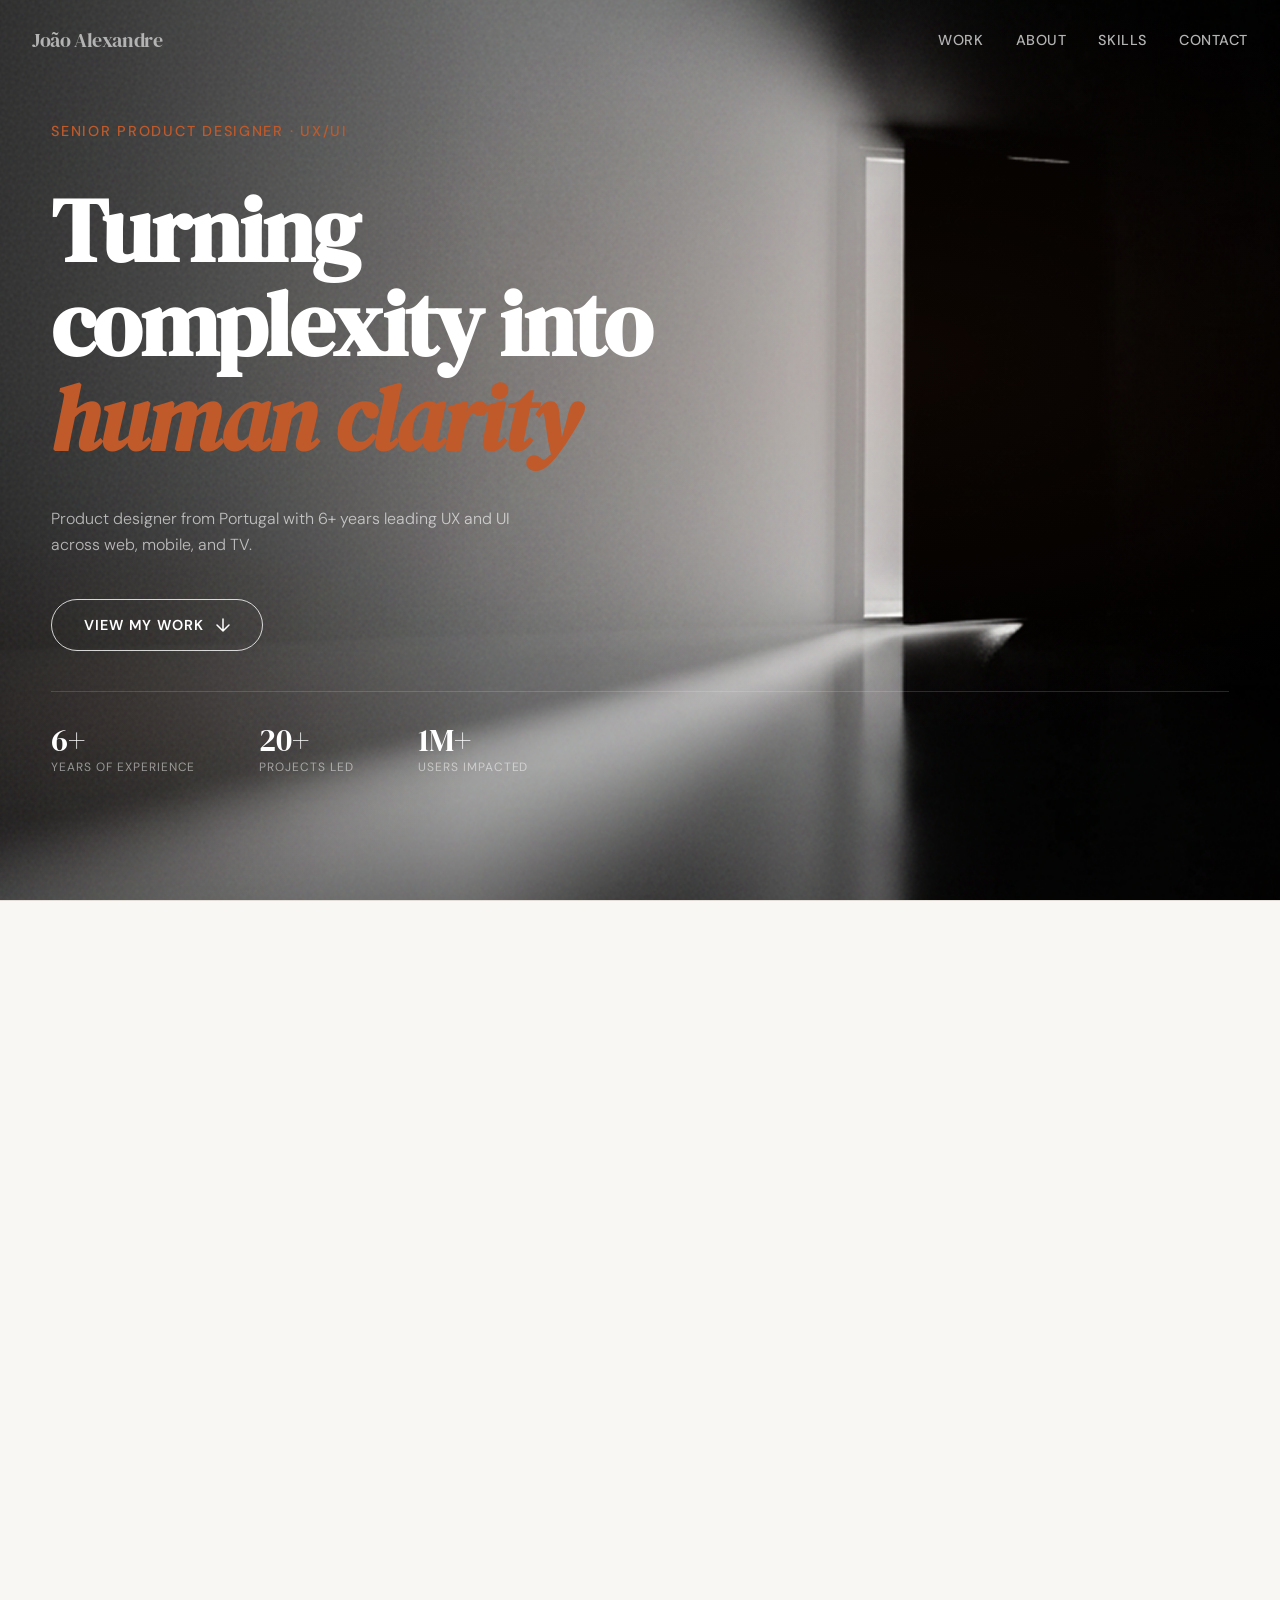
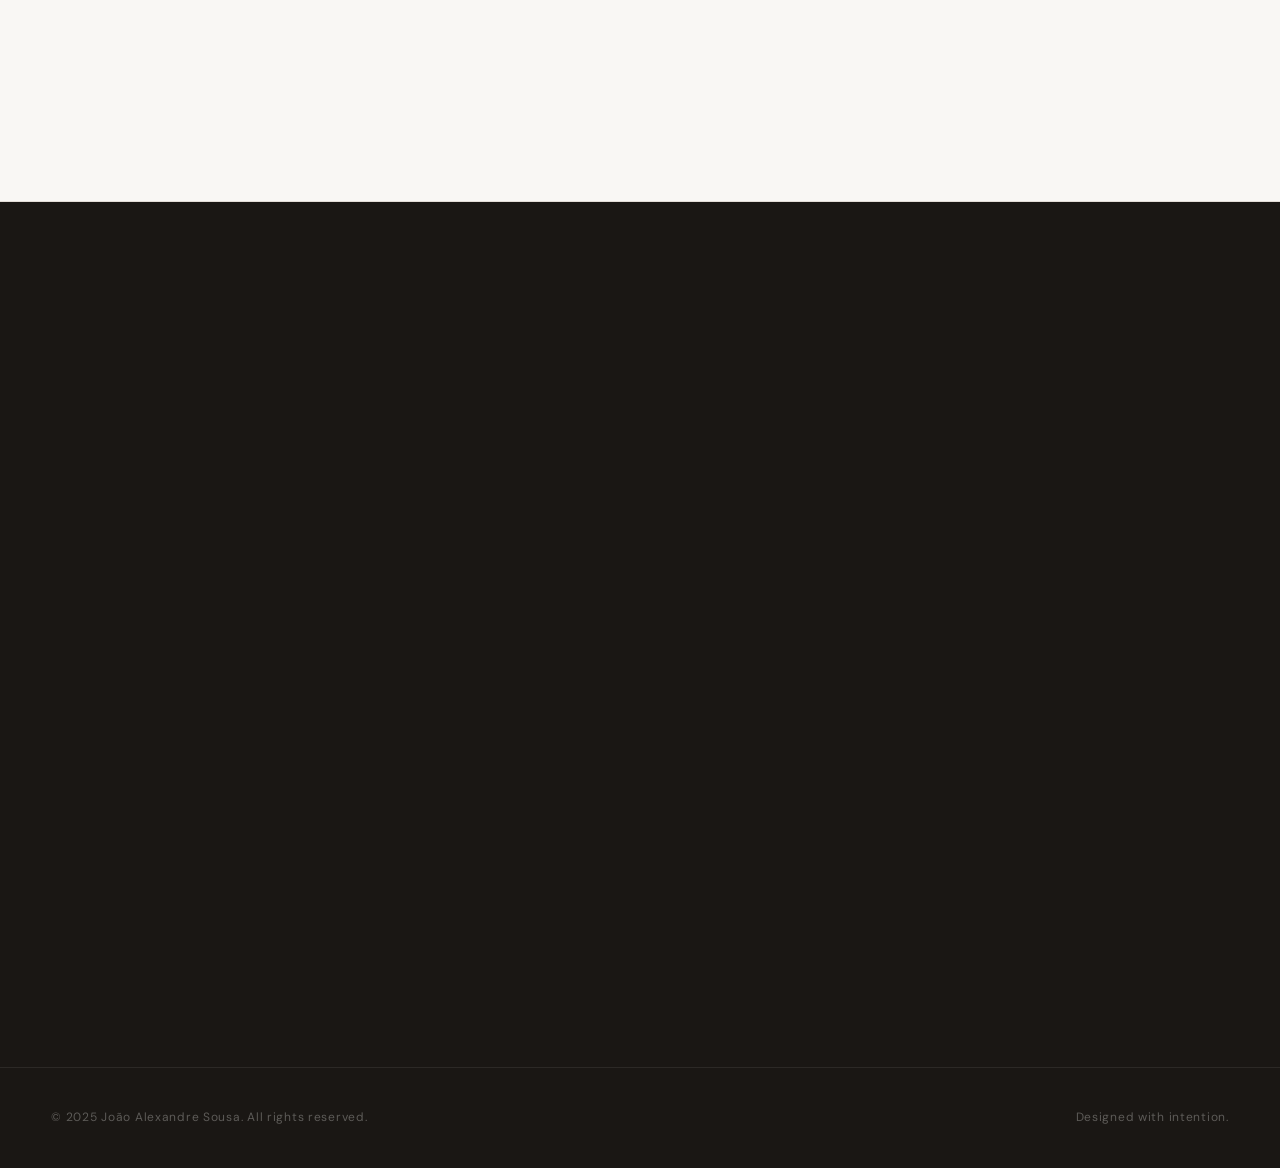
==== index.html @ 1ba6d924 "fixed case study image quality" ====
<!DOCTYPE html>
<html lang="en">
<head>
  <meta charset="UTF-8" />
  <meta name="viewport" content="width=device-width, initial-scale=1.0" />
  <title>João Alexandre Sousa — Senior Product Designer</title>

  <link rel="preconnect" href="https://fonts.googleapis.com" />
  <link rel="preconnect" href="https://fonts.gstatic.com" crossorigin />
  <link href="https://fonts.googleapis.com/css2?family=DM+Sans:ital,opsz,wght@0,9..40,300;0,9..40,400;0,9..40,500;0,9..40,600;1,9..40,300&family=DM+Serif+Display:ital@0;1&display=swap" rel="stylesheet" />

  <link rel="stylesheet" href="css/tokens.css" />
  <link rel="stylesheet" href="css/base.css" />
  <link rel="stylesheet" href="css/animations.css" />
  <link rel="stylesheet" href="css/layout.css" />
  <link rel="stylesheet" href="css/nav.css" />
  <link rel="stylesheet" href="css/hero.css" />
  <link rel="stylesheet" href="css/components.css" />
  <link rel="stylesheet" href="css/case-studies.css" />
  <link rel="stylesheet" href="css/overlay.css" />
  <link rel="stylesheet" href="css/about.css" />
  <link rel="stylesheet" href="css/skills.css" />
  <link rel="stylesheet" href="css/contact.css" />
  <link rel="stylesheet" href="css/responsive.css" />
</head>
<body>

  <!-- PAGE CURTAIN -->
  <div id="curtain" role="presentation" aria-hidden="true"></div>

  <!-- ─── NAVIGATION ─── -->
  <nav aria-label="Main navigation">
    <a href="#hero" class="nav-logo" aria-label="Back to top">João Alexandre</a>
    <ul class="nav-links">
      <li><a href="#case-studies">Work</a></li>
      <li><a href="#about">About</a></li>
      <li><a href="#skills">Skills</a></li>
      <li><a href="#contact">Contact</a></li>
    </ul>
  </nav>

  <!-- ─── HERO ─── -->
  <section id="hero" aria-labelledby="hero-heading">
    <div class="container">
      <div class="hero-inner">
        <p class="hero-role">Senior Product Designer · UX/UI</p>
        <h1 id="hero-heading" class="hero-tagline">
          Turning complexity into <em>human clarity</em>
        </h1>
        <p class="hero-bio">
          Product designer from Portugal with 6+ years leading UX and UI across web, mobile, and TV.
        </p>
        <div class="hero-cta">
          <button class="btn" onclick="document.getElementById('case-studies').scrollIntoView({behavior:'smooth'})" aria-label="Scroll to featured case studies">
            <span>View My Work</span>
            <svg width="14" height="14" viewBox="0 0 14 14" fill="none" aria-hidden="true">
              <path d="M7 1v12M1 7l6 6 6-6" stroke="currentColor" stroke-width="1.5" stroke-linecap="round" stroke-linejoin="round"/>
            </svg>
          </button>
        </div>
        <div class="hero-stats" aria-label="Quick stats">
          <div class="hero-stat">
            <span class="hero-stat-value">6+</span>
            <span class="hero-stat-label">Years of experience</span>
          </div>
          <div class="hero-stat">
            <span class="hero-stat-value">20+</span>
            <span class="hero-stat-label">Projects led</span>
          </div>
          <div class="hero-stat">
            <span class="hero-stat-value">1M+</span>
            <span class="hero-stat-label">Users impacted</span>
          </div>
        </div>
      </div>
    </div>
  </section>

  <!-- ─── CASE STUDIES ─── -->
  <section id="case-studies" aria-labelledby="cs-heading">
    <div class="container">
      <div class="cs-header reveal">
        <div>
          <p class="section-label">Featured Work</p>
          <h2 id="cs-heading" class="section-title">Three projects. Real problems. Measurable impact.</h2>
        </div>
      </div>

      <div class="cs-grid">

        <!-- Card 1 — Featured -->
        <article class="case-card reveal" role="article" onclick="location.href='nosid.html'" tabindex="0" aria-label="Open case study: NOS ID Authentication Redesign">
          <div class="card-body">
            <div>
              <img class="card-logo" src="assets/homepage/nos_logo.svg" alt="NOS logo">
            </div>
            <div>
              <p class="card-tagline">NOS ID — Authentication Redesign</p>
              <p class="card-desc">Redesigned the single sign-on platform gating all NOS digital products — turning a broken, trust-eroding flow into a seamless passwordless experience.</p>
            </div>
            <div class="card-metrics" aria-label="Project metrics">
              <div class="metric">
                <span class="metric-value">95%</span>
                <span class="metric-label">Registration success</span>
              </div>
              <div class="metric">
                <span class="metric-value">+70pp</span>
                <span class="metric-label">Completion lift</span>
              </div>
              <div class="metric">
                <span class="metric-value">1M+</span>
                <span class="metric-label">Users impacted</span>
              </div>
            </div>
            <button class="card-cta" aria-label="View full case study: NOS ID Authentication Redesign">
              View Case Study
              <svg viewBox="0 0 14 14" fill="none" aria-hidden="true">
                <path d="M1 13L13 1M13 1H5M13 1v8" stroke="currentColor" stroke-width="1.5" stroke-linecap="round" stroke-linejoin="round"/>
              </svg>
            </button>
          </div>
          <div class="card-image">
            <img src="assets/homepage/card_img_nosid.png" alt="NOS ID project preview">
          </div>
        </article>

        <!-- Card 2 -->
        <article class="case-card reveal reveal-delay-1" role="article" onclick="location.href='nosnet.html'" tabindex="0" aria-label="Open case study: NOS Net App Experience">
          <div class="card-image">
            <img src="assets/homepage/card_img_nosnet.png" alt="NOS Net project preview">
          </div>
          <div class="card-body">
            <img class="card-logo" src="assets/homepage/nos_logo.svg" alt="NOS logo">
            <p class="card-tagline">NOS Net — App Experience Redesign</p>
            <p class="card-desc">Transformed a 1.3-star engineering tool into a top-rated consumer app by designing around real user needs, plain language, and confidence-building flows.</p>
            <div class="card-metrics" aria-label="Project metrics">
              <div class="metric">
                <span class="metric-value">4.7★</span>
                <span class="metric-label">App store rating</span>
              </div>
              <div class="metric">
                <span class="metric-value">#1</span>
                <span class="metric-label">NOS portfolio</span>
              </div>
            </div>
            <button class="card-cta" aria-label="View full case study: NOS Net App Experience">
              View Case Study
              <svg viewBox="0 0 14 14" fill="none" aria-hidden="true">
                <path d="M1 13L13 1M13 1H5M13 1v8" stroke="currentColor" stroke-width="1.5" stroke-linecap="round" stroke-linejoin="round"/>
              </svg>
            </button>
          </div>
        </article>

        <!-- Card 3 -->
        <article class="case-card reveal reveal-delay-2" role="article" onclick="location.href='carbon.html'" tabindex="0" aria-label="Open case study: CARBON Unified BackOffice">
          <div class="card-image">
            <img src="assets/homepage/card_img_carbon.png" alt="CARBON project preview">
          </div>
          <div class="card-body">
            <img class="card-logo" src="assets/homepage/nos_logo.svg" alt="NOS logo">
            <p class="card-tagline">CARBON — Unified BackOffice Platform</p>
            <p class="card-desc">Sole designer unifying 12+ disconnected internal tools into one platform — replacing Excel workflows and multi-tool processes with purpose-built experiences.</p>
            <div class="card-metrics" aria-label="Project metrics">
              <div class="metric">
                <span class="metric-value">12+</span>
                <span class="metric-label">BackOffices unified</span>
              </div>
              <div class="metric">
                <span class="metric-value">2×</span>
                <span class="metric-label">Faster workflows</span>
              </div>
            </div>
            <button class="card-cta" aria-label="View full case study: CARBON Unified BackOffice">
              View Case Study
              <svg viewBox="0 0 14 14" fill="none" aria-hidden="true">
                <path d="M1 13L13 1M13 1H5M13 1v8" stroke="currentColor" stroke-width="1.5" stroke-linecap="round" stroke-linejoin="round"/>
              </svg>
            </button>
          </div>
        </article>

      </div>
    </div>
  </section>

  <!-- ─── ABOUT ─── -->
  <section id="about" aria-labelledby="about-heading">
    <div class="container">
      <div class="about-grid">
        <div class="about-text reveal">
          <p class="section-label">About Me</p>
          <h2 id="about-heading" class="section-title">Designing with intention for 6+ years</h2>
          <p>I'm João Alexandre, a Senior Product Designer from Portugal with 6+ years turning complex problems into clear, human experiences. I take a holistic approach — with a foundation in HTML, CSS, and JavaScript that helps me bridge design and development.</p>
          <p>Sharp eye for detail, love for turning fresh ideas into lively realities.</p>
          <div class="about-meta" aria-label="Personal details">
            <div class="about-meta-row"><span>Location</span><span>Portugal</span></div>
            <div class="about-meta-row"><span>Education</span><span>BSc Business Information Technology, Solent University</span></div>
            <div class="about-meta-row"><span>Languages</span><span>Portuguese · English</span></div>
            <div class="about-meta-row"><span>Availability</span><span>Open to opportunities</span></div>
          </div>
        </div>

        <div class="about-images reveal reveal-delay-2" aria-label="Personal photos placeholder">
          <div class="about-img" aria-label="Photo placeholder 1">
            <div class="about-img-placeholder">
              <svg viewBox="0 0 32 32" fill="none" aria-hidden="true">
                <circle cx="16" cy="10" r="5" stroke="currentColor" stroke-width="1.5"/>
                <path d="M4 28c0-6.627 5.373-12 12-12s12 5.373 12 12" stroke="currentColor" stroke-width="1.5" stroke-linecap="round"/>
              </svg>
              <span>Photo</span>
            </div>
          </div>
          <div class="about-img" aria-label="Photo placeholder 2">
            <div class="about-img-placeholder">
              <svg viewBox="0 0 32 32" fill="none" aria-hidden="true">
                <rect x="3" y="3" width="26" height="26" rx="2" stroke="currentColor" stroke-width="1.5"/>
                <circle cx="11" cy="12" r="3" stroke="currentColor" stroke-width="1.5"/>
                <path d="M3 22l6-5 5 4 5-6 10 8" stroke="currentColor" stroke-width="1.5" stroke-linecap="round"/>
              </svg>
              <span>Photo</span>
            </div>
          </div>
        </div>
      </div>
    </div>
  </section>

  <!-- ─── SKILLS ─── -->
  <section id="skills" aria-labelledby="skills-heading">
    <div class="container">
      <div class="skills-header reveal">
        <p class="section-label">Expertise</p>
        <h2 id="skills-heading" class="section-title">A well-rounded set of design skills</h2>
      </div>

      <div class="skills-grid">
        <div class="skill-category reveal reveal-delay-1">
          <p class="skill-category-title">UX Design</p>
          <ul class="skill-list" aria-label="UX design skills">
            <li>UX Thinking</li>
            <li>User Research</li>
            <li>Usability Testing</li>
            <li>Information Architecture</li>
            <li>Prototyping</li>
            <li>Data Analysis</li>
          </ul>
        </div>

        <div class="skill-category reveal reveal-delay-2">
          <p class="skill-category-title">UI Design</p>
          <ul class="skill-list" aria-label="UI design skills">
            <li>Web, Mobile &amp; TV UI</li>
            <li>Design Systems</li>
            <li>Motion Graphics</li>
            <li>Accessibility (a11y)</li>
            <li>Responsive &amp; Adaptive UI</li>
            <li>Component Design</li>
          </ul>
        </div>

        <div class="skill-category reveal reveal-delay-3">
          <p class="skill-category-title">Development</p>
          <ul class="skill-list" aria-label="Development skills">
            <li>HTML</li>
            <li>CSS</li>
            <li>JavaScript</li>
            <li>Design–Dev Handoff</li>
            <li>Flutter Collaboration</li>
            <li>Design Tokens</li>
          </ul>
        </div>

        <div class="skill-category reveal reveal-delay-1">
          <p class="skill-category-title">Tools</p>
          <ul class="skill-list" aria-label="Design tools">
            <li>Figma</li>
            <li>Protopie</li>
            <li>Maze</li>
            <li>After Effects</li>
            <li>Jira / Linear</li>
            <li>Notion</li>
          </ul>
        </div>

        <div class="skill-category reveal reveal-delay-2">
          <p class="skill-category-title">Research</p>
          <ul class="skill-list" aria-label="Research skills">
            <li>Shadow Research</li>
            <li>Stakeholder Interviews</li>
            <li>Usability Testing</li>
            <li>Analytics Review</li>
            <li>Heuristic Evaluation</li>
            <li>Screen Reader Testing</li>
          </ul>
        </div>

        <div class="skill-category reveal reveal-delay-3">
          <p class="skill-category-title">Strategy</p>
          <ul class="skill-list" aria-label="Strategy skills">
            <li>Cross-functional Collaboration</li>
            <li>Stakeholder Management</li>
            <li>B2B &amp; B2C Product Design</li>
            <li>Design System Architecture</li>
            <li>Security UX</li>
            <li>Accessibility Leadership</li>
          </ul>
        </div>
      </div>
    </div>
  </section>

  <!-- ─── CONTACT ─── -->
  <section id="contact" aria-labelledby="contact-heading">
    <div class="container">
      <div class="contact-inner reveal">
        <p class="section-label">Let's Work Together</p>
        <h2 id="contact-heading" class="contact-tagline">
          Got a project? <em>Let's make it great.</em>
        </h2>
        <a href="mailto:j.alexandre.sousa.ux@gmail.com" class="contact-email" aria-label="Send an email to j.alexandre.sousa.ux@gmail.com">
          j.alexandre.sousa.ux@gmail.com
        </a>
        <div class="contact-actions">
          <a
            href="https://linkedin.com/in/jalexmps"
            target="_blank"
            rel="noopener noreferrer"
            class="btn btn--inverse"
            role="link"
            aria-label="Open LinkedIn profile in a new tab"
          >
            <span>LinkedIn Profile ↗</span>
          </a>
        </div>
      </div>
    </div>
  </section>

  <!-- ─── FOOTER ─── -->
  <footer role="contentinfo">
    <div class="container">
      <div class="footer-inner">
        <span>© 2025 João Alexandre Sousa. All rights reserved.</span>
        <span>Designed with intention.</span>
      </div>
    </div>
  </footer>

  <!-- ─── CASE STUDY OVERLAY ─── -->
  <div id="cs-overlay" class="cs-overlay" role="dialog" aria-modal="true" aria-labelledby="overlay-title" aria-hidden="true">
    <nav class="overlay-nav" aria-label="Case study navigation">
      <button class="overlay-back" onclick="closeCaseStudy()" aria-label="Back to portfolio">
        <svg viewBox="0 0 16 16" fill="none" aria-hidden="true">
          <path d="M10 13L5 8l5-5" stroke="currentColor" stroke-width="1.5" stroke-linecap="round" stroke-linejoin="round"/>
        </svg>
        Back to Work
      </button>
      <span style="font-size:0.75rem; letter-spacing:0.08em; text-transform:uppercase; color:var(--col-ink-muted)" id="overlay-label">Case Study</span>
    </nav>

    <div class="overlay-content">

      <div class="overlay-hero-image" aria-label="Case study hero image placeholder">
        <svg width="40" height="40" viewBox="0 0 40 40" fill="none" aria-hidden="true">
          <rect x="4" y="4" width="32" height="32" rx="2" stroke="currentColor" stroke-width="1.5"/>
          <circle cx="14" cy="16" r="4" stroke="currentColor" stroke-width="1.5"/>
          <path d="M4 28l8-6 6 5 6-7 12 9" stroke="currentColor" stroke-width="1.5" stroke-linecap="round"/>
        </svg>
        <span style="font-size:0.75rem;letter-spacing:0.08em;text-transform:uppercase;margin-left:12px;opacity:0.5">Hero Image Placeholder</span>
      </div>

      <div id="overlay-tags" class="overlay-tags" aria-label="Project tags"></div>

      <h1 id="overlay-title" class="overlay-title"></h1>
      <p id="overlay-subtitle" class="overlay-subtitle"></p>

      <div class="overlay-meta">
        <div class="overlay-meta-item">
          <h4>Role</h4>
          <p id="overlay-role"></p>
        </div>
        <div class="overlay-meta-item">
          <h4>Timeline</h4>
          <p id="overlay-timeline"></p>
        </div>
        <div class="overlay-meta-item">
          <h4>Team</h4>
          <p id="overlay-team"></p>
        </div>
      </div>

      <div id="overlay-metrics" class="overlay-metrics-row" aria-label="Project outcomes"></div>

      <div class="overlay-body">
        <aside class="overlay-sidebar">
          <h3>The Challenge</h3>
          <p id="overlay-challenge" class="overlay-sidebar-text"></p>
          <h3 class="overlay-sidebar-h3">My Approach</h3>
          <p id="overlay-approach" class="overlay-sidebar-text"></p>
        </aside>

        <div class="overlay-main">
          <div id="overlay-body-text"></div>

          <div class="overlay-image-block" aria-label="Case study image placeholder">
            <span style="font-size:0.75rem;letter-spacing:0.08em;text-transform:uppercase;opacity:0.5">Image Placeholder</span>
          </div>

          <div class="overlay-image-block" aria-label="Case study image placeholder">
            <span style="font-size:0.75rem;letter-spacing:0.08em;text-transform:uppercase;opacity:0.5">Image Placeholder</span>
          </div>
        </div>
      </div>

    </div>
  </div>

  <script src="js/reveal.js"></script>
  <script src="js/parallax.js"></script>
  <script src="js/case-studies.js"></script>
  <script src="js/nav.js"></script>

</body>
</html>
---- css/tokens.css ----
:root {
  --space: 8px;

  --col-bg:        #F9F7F4;
  --col-surface:   #F0EDE8;
  --col-ink:       #1A1714;
  --col-ink-muted: #6B6560;
  --col-accent:    #C05A2A;
  --col-accent-lt: #F2E0D5;
  --col-border:    #E3DDD7;
  --col-card-bg:   #FFFFFF;

  --font-display: 'DM Serif Display', Georgia, serif;
  --font-body:    'DM Sans', sans-serif;

  --h1: clamp(3rem, 7vw, 7rem);
  --h2: clamp(2rem, 4vw, 3.5rem);
  --h3: clamp(1.25rem, 2vw, 1.75rem);
  --body-lg: clamp(1rem, 1.2vw, 1.125rem);
  --body-sm: 0.9rem;

  --section-gap: clamp(80px, 12vw, 160px);
  --container: min(1200px, 92vw);

  --ease-out: cubic-bezier(0.22, 1, 0.36, 1);
  --ease-in-out: cubic-bezier(0.65, 0, 0.35, 1);
}
---- css/base.css ----
*, *::before, *::after { box-sizing: border-box; margin: 0; padding: 0; }

html { scroll-behavior: smooth; }

body {
  font-family: var(--font-body);
  font-size: var(--body-lg);
  background: var(--col-bg);
  color: var(--col-ink);
  line-height: 1.65;
  overflow-x: hidden;
}

img { display: block; max-width: 100%; }
a { color: inherit; }

::-webkit-scrollbar { width: 4px; }
::-webkit-scrollbar-track { background: var(--col-surface); }
::-webkit-scrollbar-thumb { background: var(--col-accent); }

::selection {
  background: var(--col-accent);
  color: #fff;
}
---- css/animations.css ----
#curtain {
  position: fixed;
  inset: 0;
  background: var(--col-ink);
  z-index: 9999;
  animation: curtainLift 1.1s var(--ease-in-out) 0.3s forwards;
}

@keyframes curtainLift {
  0%   { transform: translateY(0); }
  100% { transform: translateY(-100%); }
}

@keyframes fadeUp {
  to { opacity: 1; transform: translateY(0); }
}

@keyframes slideLine {
  0%   { transform: translateX(-100%); }
  50%  { transform: translateX(0); }
  100% { transform: translateX(100%); }
}

.reveal {
  opacity: 0;
  transform: translateY(40px);
  transition: opacity 0.8s var(--ease-out), transform 0.8s var(--ease-out);
}

.reveal.visible {
  opacity: 1;
  transform: translateY(0);
}

.reveal-delay-1 { transition-delay: 0.1s; }
.reveal-delay-2 { transition-delay: 0.2s; }
.reveal-delay-3 { transition-delay: 0.35s; }
.reveal-delay-4 { transition-delay: 0.5s; }
---- css/layout.css ----
.container {
  width: var(--container);
  margin-inline: auto;
}

section {
  padding: var(--section-gap) 0;
  position: relative;
}

section + section {
  border-top: 1px solid var(--col-border);
}

.parallax-bg {
  will-change: transform;
}

.section-label {
  font-size: var(--body-sm);
  font-weight: 500;
  letter-spacing: 0.12em;
  text-transform: uppercase;
  color: var(--col-accent);
  margin-bottom: calc(var(--space) * 4);
  display: flex;
  align-items: center;
  gap: calc(var(--space) * 2);
}

.section-label::before {
  content: '';
  width: 24px;
  height: 1.5px;
  background: var(--col-accent);
}

.section-title {
  font-family: var(--font-display);
  font-size: var(--h2);
  line-height: 1.1;
  letter-spacing: -0.015em;
  color: var(--col-ink);
  max-width: 22ch;
}
---- css/nav.css ----
nav {
  position: fixed;
  top: 0; left: 0; right: 0;
  z-index: 100;
  padding: calc(var(--space) * 3) calc(var(--space) * 4);
  display: flex;
  justify-content: space-between;
  align-items: center;
}

.nav-logo {
  font-family: var(--font-display);
  font-size: 1.25rem;
  letter-spacing: -0.02em;
  color: #B3B3B3;
  text-decoration: none;
  transition: color 0.3s var(--ease-out);
}

.nav-links {
  display: flex;
  gap: calc(var(--space) * 4);
  list-style: none;
}

.nav-links a {
  font-size: var(--body-sm);
  font-weight: 500;
  text-decoration: none;
  color: #B3B3B3;
  letter-spacing: 0.04em;
  text-transform: uppercase;
  transition: color 0.3s var(--ease-out);
}

.nav-links a:hover { color: #BF6135; }

/* Scrolled past hero — restore readable ink colors */
nav.nav--scrolled .nav-logo { color: var(--col-ink); }
nav.nav--scrolled .nav-links a { color: var(--col-ink-muted); }
nav.nav--scrolled .nav-links a:hover { color: #BF6135; }
---- css/hero.css ----
#hero {
  min-height: 100svh;
  display: grid;
  grid-template-rows: 1fr auto;
  padding: calc(var(--space) * 15) 0 calc(var(--space) * 10);
  position: relative;
  overflow: hidden;
  background-image: url('../assets/homepage/hero_bg.png');
  background-size: cover;
  background-position: center;
  background-repeat: no-repeat;
}

#hero::before {
  content: '';
  position: absolute;
  inset: 0;
  background:
    radial-gradient(ellipse 80% 60% at 70% 40%, rgba(192, 90, 42, 0.07) 0%, transparent 70%),
    radial-gradient(ellipse 50% 40% at 10% 80%, rgba(192, 90, 42, 0.04) 0%, transparent 60%);
  pointer-events: none;
}

.hero-inner {
  display: flex;
  flex-direction: column;
  justify-content: center;
  gap: calc(var(--space) * 5);
  position: relative;
}

.hero-role {
  font-size: var(--body-sm);
  font-weight: 500;
  letter-spacing: 0.12em;
  text-transform: uppercase;
  color: var(--col-accent);
  opacity: 0;
  transform: translateY(16px);
  animation: fadeUp 0.7s var(--ease-out) 1.2s forwards;
}

.hero-tagline {
  font-family: var(--font-display);
  font-size: var(--h1);
  line-height: 1.05;
  letter-spacing: -0.02em;
  color: #fff;
  max-width: 16ch;
  opacity: 0;
  transform: translateY(24px);
  animation: fadeUp 0.9s var(--ease-out) 1.4s forwards;
}

.hero-tagline em {
  font-style: italic;
  color: var(--col-accent);
}

.hero-bio {
  max-width: 42ch;
  color: rgba(255, 255, 255, 0.65);
  font-size: var(--body-lg);
  font-weight: 300;
  opacity: 0;
  transform: translateY(16px);
  animation: fadeUp 0.7s var(--ease-out) 1.65s forwards;
}

.hero-cta {
  opacity: 0;
  transform: translateY(16px);
  animation: fadeUp 0.7s var(--ease-out) 1.85s forwards;
}

.hero-stats {
  display: flex;
  gap: calc(var(--space) * 8);
  padding-top: calc(var(--space) * 4);
  border-top: 1px solid rgba(255, 255, 255, 0.15);
  opacity: 0;
  transform: translateY(16px);
  animation: fadeUp 0.7s var(--ease-out) 2s forwards;
}

.hero-stat {
  display: flex;
  flex-direction: column;
  gap: 2px;
}

.hero-stat-value {
  font-family: var(--font-display);
  font-size: clamp(1.5rem, 2.5vw, 2.25rem);
  line-height: 1;
  color: #fff;
}

.hero-stat-label {
  font-size: 0.75rem;
  letter-spacing: 0.08em;
  text-transform: uppercase;
  color: rgba(255, 255, 255, 0.5);
}

.hero-scroll-hint {
  display: flex;
  align-items: center;
  gap: calc(var(--space) * 2);
  color: rgba(255, 255, 255, 0.5);
  font-size: var(--body-sm);
  letter-spacing: 0.08em;
  text-transform: uppercase;
  opacity: 0;
  animation: fadeUp 0.7s var(--ease-out) 2.2s forwards;
  padding-bottom: calc(var(--space) * 2);
}

.scroll-line {
  width: 40px;
  height: 1px;
  background: rgba(255, 255, 255, 0.25);
  position: relative;
  overflow: hidden;
}

.scroll-line::after {
  content: '';
  position: absolute;
  inset: 0;
  background: var(--col-accent);
  transform: translateX(-100%);
  animation: slideLine 1.8s var(--ease-out) 2.5s infinite;
}

#hero .btn {
  border-color: rgba(255, 255, 255, 0.8);
  color: #fff;
}

#hero .btn svg {
  position: relative;
  z-index: 1;
}

#hero .btn::after {
  background: #fff;
}

#hero .btn:hover {
  color: var(--col-ink);
}
---- css/components.css ----
.btn {
  display: inline-flex;
  align-items: center;
  gap: calc(var(--space) * 1.5);
  padding: calc(var(--space) * 2) calc(var(--space) * 4);
  border: 1.5px solid var(--col-ink);
  font-family: var(--font-body);
  font-size: var(--body-sm);
  font-weight: 600;
  letter-spacing: 0.06em;
  text-transform: uppercase;
  text-decoration: none;
  color: var(--col-ink);
  cursor: pointer;
  background: transparent;
  border-radius: 100px;
  transition: background 0.25s, color 0.25s, border-color 0.25s;
  position: relative;
  overflow: hidden;
}

.btn::after {
  content: '';
  position: absolute;
  inset: 0;
  background: var(--col-ink);
  transform: translateY(100%);
  transition: transform 0.35s var(--ease-out);
  z-index: 0;
}

.btn span { position: relative; z-index: 1; }

.btn:hover { color: var(--col-bg); }
.btn:hover::after { transform: translateY(0); }

.btn--accent {
  border-color: var(--col-accent);
  color: var(--col-accent);
}
.btn--accent::after { background: var(--col-accent); }
.btn--accent:hover { color: #fff; }

.btn--inverse {
  border-color: rgba(249,247,244,0.3);
  color: var(--col-bg);
}
.btn--inverse::after { background: var(--col-bg); }
.btn--inverse:hover { color: var(--col-ink); }
---- css/case-studies.css ----
#case-studies {
  background: var(--col-bg);
}

.cs-header {
  display: flex;
  justify-content: space-between;
  align-items: flex-end;
  margin-bottom: calc(var(--space) * 10);
  flex-wrap: wrap;
  gap: calc(var(--space) * 4);
}

.cs-grid {
  display: grid;
  grid-template-columns: repeat(2, 1fr);
  gap: calc(var(--space) * 4);
}

.cs-grid .case-card:first-child {
  grid-column: 1 / -1;
}

.case-card {
  background: var(--col-card-bg);
  border: 1px solid var(--col-border);
  border-radius: 16px;
  display: grid;
  grid-template-rows: auto 1fr;
  overflow: hidden;
  cursor: pointer;
  transition: box-shadow 0.35s var(--ease-out), transform 0.35s var(--ease-out);
  text-decoration: none;
  color: inherit;
}

.case-card:hover {
  box-shadow: 0 24px 64px rgba(26, 23, 20, 0.1);
  transform: translateY(-4px);
}

.case-card:first-child {
  grid-template-columns: 1fr 1fr;
  grid-template-rows: 1fr;
}

.case-card:first-child .card-image {
  grid-column: 2;
  grid-row: 1;
  height: 100%;
  min-height: 440px;
}

.case-card:first-child .card-body {
  grid-column: 1;
  grid-row: 1;
  padding: calc(var(--space) * 7);
  display: flex;
  flex-direction: column;
  justify-content: space-between;
  align-items: stretch;
  height: auto;
}

.card-image {
  background: var(--col-surface);
  min-height: 280px;
  position: relative;
  overflow: hidden;
  display: flex;
  align-items: center;
  justify-content: center;
  aspect-ratio: 16/9;
}

.card-image img {
  width: 100%;
  height: 100%;
  object-fit: cover;
  position: absolute;
  inset: 0;
}

.card-image-placeholder {
  display: flex;
  flex-direction: column;
  align-items: center;
  gap: calc(var(--space) * 1.5);
  color: var(--col-ink-muted);
}

.card-image-placeholder svg {
  width: 40px;
  height: 40px;
  opacity: 0.4;
}

.card-image-placeholder span {
  font-size: 0.75rem;
  letter-spacing: 0.08em;
  text-transform: uppercase;
  opacity: 0.5;
}

.card-image::after {
  content: '';
  position: absolute;
  inset: 0;
  background: linear-gradient(to bottom, transparent 60%, rgba(26,23,20,0.03));
}

.card-body {
  padding: calc(var(--space) * 5);
  display: flex;
  flex-direction: column;
  gap: calc(var(--space) * 3);
}

.card-logo {
  width: 48px;
  height: 48px;
  background: var(--col-surface);
  border: 1px solid var(--col-border);
  border-radius: 8px;
  object-fit: contain;
  padding: 8px;
}

.card-tagline {
  font-family: var(--font-display);
  font-size: var(--h3);
  line-height: 1.2;
  letter-spacing: -0.01em;
}

.card-desc {
  color: var(--col-ink-muted);
  font-size: var(--body-sm);
  line-height: 1.7;
}

.card-metrics {
  display: flex;
  gap: calc(var(--space) * 5);
  flex-wrap: wrap;
  padding: calc(var(--space) * 3) 0;
  border-top: 1px solid var(--col-border);
}

.metric {
  display: flex;
  flex-direction: column;
  gap: 2px;
}

.metric-value {
  font-family: var(--font-display);
  font-size: 1.5rem;
  color: var(--col-accent);
  line-height: 1;
}

.metric-label {
  font-size: 0.7rem;
  letter-spacing: 0.08em;
  text-transform: uppercase;
  color: var(--col-ink-muted);
}

.card-cta {
  display: inline-flex;
  align-items: center;
  gap: calc(var(--space) * 1.5);
  font-size: var(--body-sm);
  font-weight: 600;
  letter-spacing: 0.06em;
  text-transform: uppercase;
  color: var(--col-ink);
  text-decoration: none;
  padding: calc(var(--space) * 1.5) calc(var(--space) * 3);
  border: 1.5px solid var(--col-border);
  border-radius: 100px;
  background: transparent;
  cursor: pointer;
  font-family: var(--font-body);
  transition: color 0.25s, border-color 0.25s, background 0.25s;
  align-self: flex-start;
  white-space: nowrap;
  overflow: hidden;
  max-width: 100%;
}

.card-cta:hover {
  color: var(--col-accent);
  border-color: var(--col-accent);
  background: var(--col-accent-lt);
}

.card-cta svg {
  width: 14px;
  height: 14px;
  transition: transform 0.25s var(--ease-out);
}

.card-cta:hover svg { transform: translate(3px, -3px); }
---- css/overlay.css ----
.cs-overlay {
  position: fixed;
  inset: 0;
  z-index: 500;
  display: none;
  background: var(--col-bg);
  overflow-y: auto;
  opacity: 0;
  transition: opacity 0.45s var(--ease-out);
}

.cs-overlay.active {
  display: block;
}

.cs-overlay.visible {
  opacity: 1;
}

.overlay-nav {
  position: sticky;
  top: 0;
  background: var(--col-bg);
  border-bottom: 1px solid var(--col-border);
  padding: calc(var(--space) * 2.5) calc(var(--space) * 5);
  display: flex;
  align-items: center;
  justify-content: space-between;
  z-index: 10;
}

.overlay-back {
  display: inline-flex;
  align-items: center;
  gap: calc(var(--space) * 1.5);
  font-size: var(--body-sm);
  font-weight: 600;
  letter-spacing: 0.06em;
  text-transform: uppercase;
  color: var(--col-ink-muted);
  text-decoration: none;
  cursor: pointer;
  background: none;
  border: none;
  font-family: var(--font-body);
  transition: color 0.2s;
}

.overlay-back:hover { color: var(--col-accent); }
.overlay-back svg { width: 16px; height: 16px; }

.overlay-content {
  width: var(--container);
  margin-inline: auto;
  padding: calc(var(--space) * 12) 0 calc(var(--space) * 20);
}

.overlay-hero-image {
  width: 100%;
  aspect-ratio: 16/7;
  background: var(--col-surface);
  margin-bottom: calc(var(--space) * 10);
  display: flex;
  align-items: center;
  justify-content: center;
  color: var(--col-ink-muted);
  gap: calc(var(--space) * 1.5);
}

.overlay-meta {
  display: grid;
  grid-template-columns: 1fr 1fr 1fr;
  gap: calc(var(--space) * 6);
  padding: calc(var(--space) * 6) 0;
  border-top: 1px solid var(--col-border);
  border-bottom: 1px solid var(--col-border);
  margin-bottom: calc(var(--space) * 6);
}

.overlay-meta-item h4 {
  font-size: 0.7rem;
  letter-spacing: 0.1em;
  text-transform: uppercase;
  color: var(--col-ink-muted);
  margin-bottom: calc(var(--space) * 1);
}

.overlay-meta-item p {
  font-weight: 500;
}

.overlay-body {
  display: grid;
  grid-template-columns: 1fr 1.8fr;
  gap: calc(var(--space) * 12);
}

.overlay-sidebar h3 {
  font-family: var(--font-display);
  font-size: var(--h3);
  line-height: 1.2;
  margin-bottom: calc(var(--space) * 4);
}

.overlay-main p {
  color: var(--col-ink-muted);
  margin-bottom: calc(var(--space) * 4);
  line-height: 1.75;
}

.overlay-image-block {
  width: 100%;
  aspect-ratio: 4/3;
  background: var(--col-surface);
  margin: calc(var(--space) * 8) 0;
  display: flex;
  align-items: center;
  justify-content: center;
  color: var(--col-ink-muted);
  font-size: var(--body-sm);
  letter-spacing: 0.06em;
}

.overlay-tags {
  display: flex;
  flex-wrap: wrap;
  gap: calc(var(--space) * 1.5);
  margin-bottom: calc(var(--space) * 4);
}

.overlay-tag {
  font-size: 0.7rem;
  font-weight: 600;
  letter-spacing: 0.1em;
  text-transform: uppercase;
  color: var(--col-accent);
  background: var(--col-accent-lt);
  padding: calc(var(--space) * 0.75) calc(var(--space) * 2);
  border-radius: 100px;
}

.overlay-title {
  font-family: var(--font-display);
  font-size: var(--h2);
  line-height: 1.1;
  letter-spacing: -0.02em;
  margin-bottom: calc(var(--space) * 3);
}

.overlay-subtitle {
  color: var(--col-ink-muted);
  font-size: var(--body-lg);
  max-width: 60ch;
  margin-bottom: calc(var(--space) * 8);
  font-weight: 300;
}

.overlay-metrics-row {
  display: flex;
  flex-wrap: wrap;
  gap: calc(var(--space) * 8);
  padding: calc(var(--space) * 6) 0;
  border-top: 1px solid var(--col-border);
  border-bottom: 1px solid var(--col-border);
  margin-bottom: calc(var(--space) * 10);
}

.overlay-sidebar-text {
  color: var(--col-ink-muted);
  font-size: var(--body-sm);
  line-height: 1.75;
  margin-bottom: calc(var(--space) * 2);
}

.overlay-sidebar-h3 {
  margin-top: calc(var(--space) * 8);
}
---- css/about.css ----
#about {
  background: var(--col-surface);
}

.about-grid {
  display: grid;
  grid-template-columns: 1fr 1fr;
  gap: calc(var(--space) * 16);
  align-items: center;
}

.about-text .section-title {
  margin-bottom: calc(var(--space) * 5);
}

.about-text p {
  color: var(--col-ink-muted);
  margin-bottom: calc(var(--space) * 4);
  font-weight: 300;
}

.about-images {
  display: grid;
  grid-template-columns: 1fr 1fr;
  gap: calc(var(--space) * 2);
}

.about-img {
  aspect-ratio: 3/4;
  background: var(--col-border);
  display: flex;
  align-items: center;
  justify-content: center;
  color: var(--col-ink-muted);
}

.about-img:first-child {
  margin-top: calc(var(--space) * 5);
}

.about-img-placeholder {
  display: flex;
  flex-direction: column;
  align-items: center;
  gap: calc(var(--space) * 1.5);
}

.about-img-placeholder svg {
  width: 32px;
  height: 32px;
  opacity: 0.35;
}

.about-img-placeholder span {
  font-size: 0.7rem;
  letter-spacing: 0.08em;
  text-transform: uppercase;
  opacity: 0.45;
}

.about-meta {
  display: flex;
  flex-direction: column;
  gap: 0;
  margin-top: calc(var(--space) * 5);
  border-top: 1px solid var(--col-border);
}

.about-meta-row {
  display: flex;
  justify-content: space-between;
  align-items: baseline;
  gap: calc(var(--space) * 4);
  padding: calc(var(--space) * 2) 0;
  border-bottom: 1px solid var(--col-border);
  font-size: var(--body-sm);
}

.about-meta-row span:first-child {
  color: var(--col-ink-muted);
  font-weight: 400;
  letter-spacing: 0.04em;
  flex-shrink: 0;
}

.about-meta-row span:last-child {
  color: var(--col-ink);
  font-weight: 500;
  text-align: right;
}
---- css/skills.css ----
#skills {
  background: var(--col-bg);
}

.skills-header {
  margin-bottom: calc(var(--space) * 12);
}

.skills-grid {
  display: grid;
  grid-template-columns: repeat(3, 1fr);
  gap: calc(var(--space) * 2);
}

.skill-category {
  padding: calc(var(--space) * 5);
  border: 1px solid var(--col-border);
  background: var(--col-card-bg);
  transition: border-color 0.3s, box-shadow 0.3s;
}

.skill-category:hover {
  border-color: var(--col-accent);
  box-shadow: 0 8px 32px rgba(192, 90, 42, 0.08);
}

.skill-category-title {
  font-size: 0.7rem;
  font-weight: 600;
  letter-spacing: 0.12em;
  text-transform: uppercase;
  color: var(--col-accent);
  margin-bottom: calc(var(--space) * 3);
}

.skill-list {
  list-style: none;
  display: flex;
  flex-direction: column;
  gap: calc(var(--space) * 1.5);
}

.skill-list li {
  font-size: var(--body-sm);
  color: var(--col-ink-muted);
  display: flex;
  align-items: center;
  gap: calc(var(--space) * 1.5);
}

.skill-list li::before {
  content: '';
  width: 4px;
  height: 4px;
  border-radius: 50%;
  background: var(--col-accent);
  flex-shrink: 0;
}
---- css/contact.css ----
#contact {
  background: var(--col-ink);
  color: var(--col-bg);
}

#contact .section-label {
  color: var(--col-accent);
}

#contact .section-label::before {
  background: var(--col-accent);
}

.contact-inner {
  display: flex;
  flex-direction: column;
  align-items: center;
  text-align: center;
  gap: calc(var(--space) * 8);
}

.contact-tagline {
  font-family: var(--font-display);
  font-size: clamp(2.5rem, 6vw, 5.5rem);
  line-height: 1.08;
  letter-spacing: -0.02em;
  color: var(--col-bg);
  max-width: 18ch;
}

.contact-tagline em {
  color: var(--col-accent);
  font-style: italic;
}

.contact-email {
  font-family: var(--font-display);
  font-size: clamp(1.5rem, 3.5vw, 2.75rem);
  color: var(--col-bg);
  text-decoration: none;
  border-bottom: 2px solid rgba(249,247,244,0.2);
  padding-bottom: calc(var(--space) * 1.5);
  transition: border-color 0.3s, color 0.3s;
  letter-spacing: -0.01em;
}

.contact-email:hover {
  color: var(--col-accent);
  border-color: var(--col-accent);
}

.contact-actions {
  display: flex;
  align-items: center;
  gap: calc(var(--space) * 3);
}

footer {
  background: var(--col-ink);
  border-top: 1px solid rgba(249,247,244,0.08);
  padding: calc(var(--space) * 5) 0;
}

.footer-inner {
  display: flex;
  justify-content: space-between;
  align-items: center;
  color: rgba(249,247,244,0.3);
  font-size: 0.75rem;
  letter-spacing: 0.06em;
}
---- css/responsive.css ----
@media (max-width: 1024px) {
  .cs-grid {
    grid-template-columns: 1fr;
  }
  .case-card:first-child {
    grid-template-columns: 1fr;
    grid-template-rows: auto auto;
  }
  .case-card:first-child .card-image {
    grid-column: 1;
    grid-row: 1;
    min-height: 300px;
  }
  .case-card:first-child .card-body {
    grid-column: 1;
    grid-row: 2;
  }
  .about-grid {
    grid-template-columns: 1fr;
    gap: calc(var(--space) * 10);
  }
  .overlay-body {
    grid-template-columns: 1fr;
  }
  .overlay-meta {
    grid-template-columns: 1fr 1fr;
  }
}

@media (max-width: 768px) {
  .nav-links { display: none; }

  .skills-grid {
    grid-template-columns: 1fr 1fr;
  }

  .overlay-meta {
    grid-template-columns: 1fr;
  }

  .contact-actions {
    flex-direction: column;
    align-items: stretch;
  }

  .footer-inner {
    flex-direction: column;
    gap: calc(var(--space) * 2);
    text-align: center;
  }
}

@media (max-width: 540px) {
  .skills-grid {
    grid-template-columns: 1fr;
  }
  .about-images {
    grid-template-columns: 1fr;
  }
  .about-img:first-child {
    margin-top: 0;
  }
  .card-metrics {
    gap: calc(var(--space) * 3);
  }
}
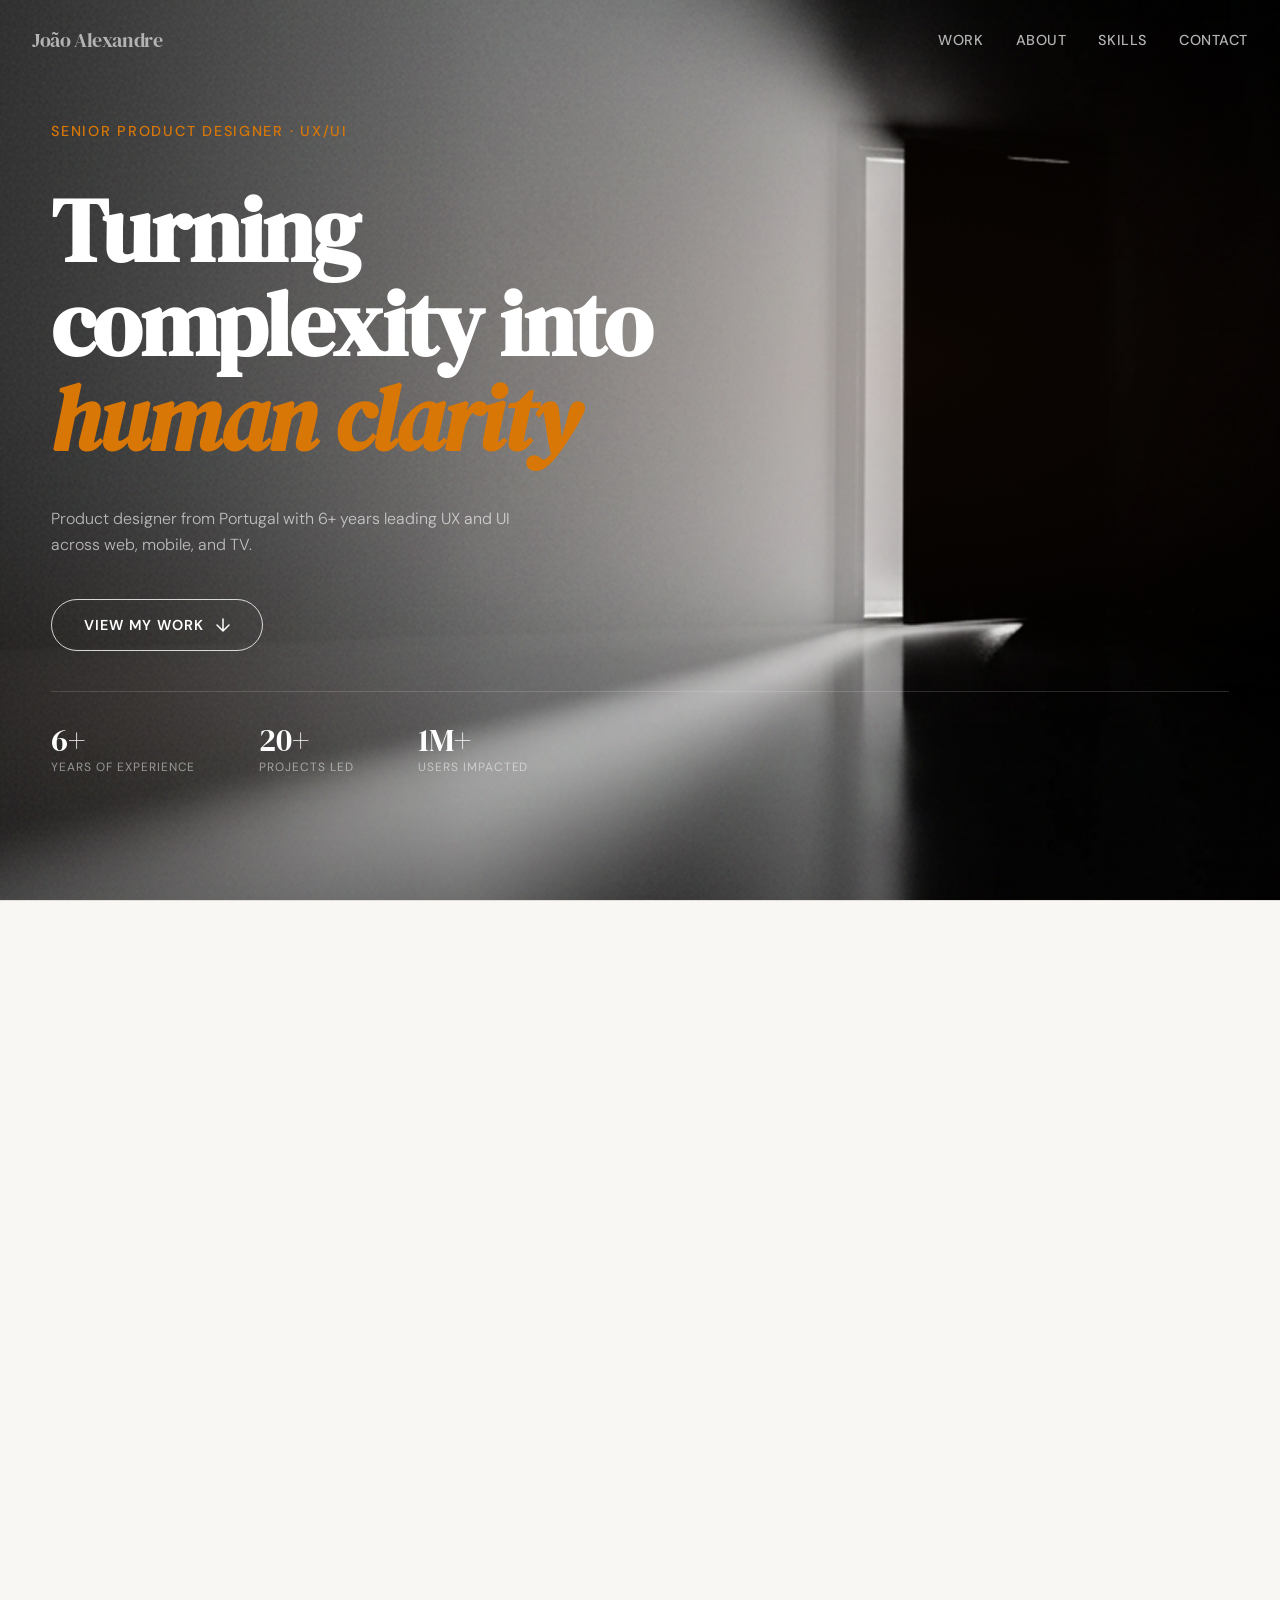
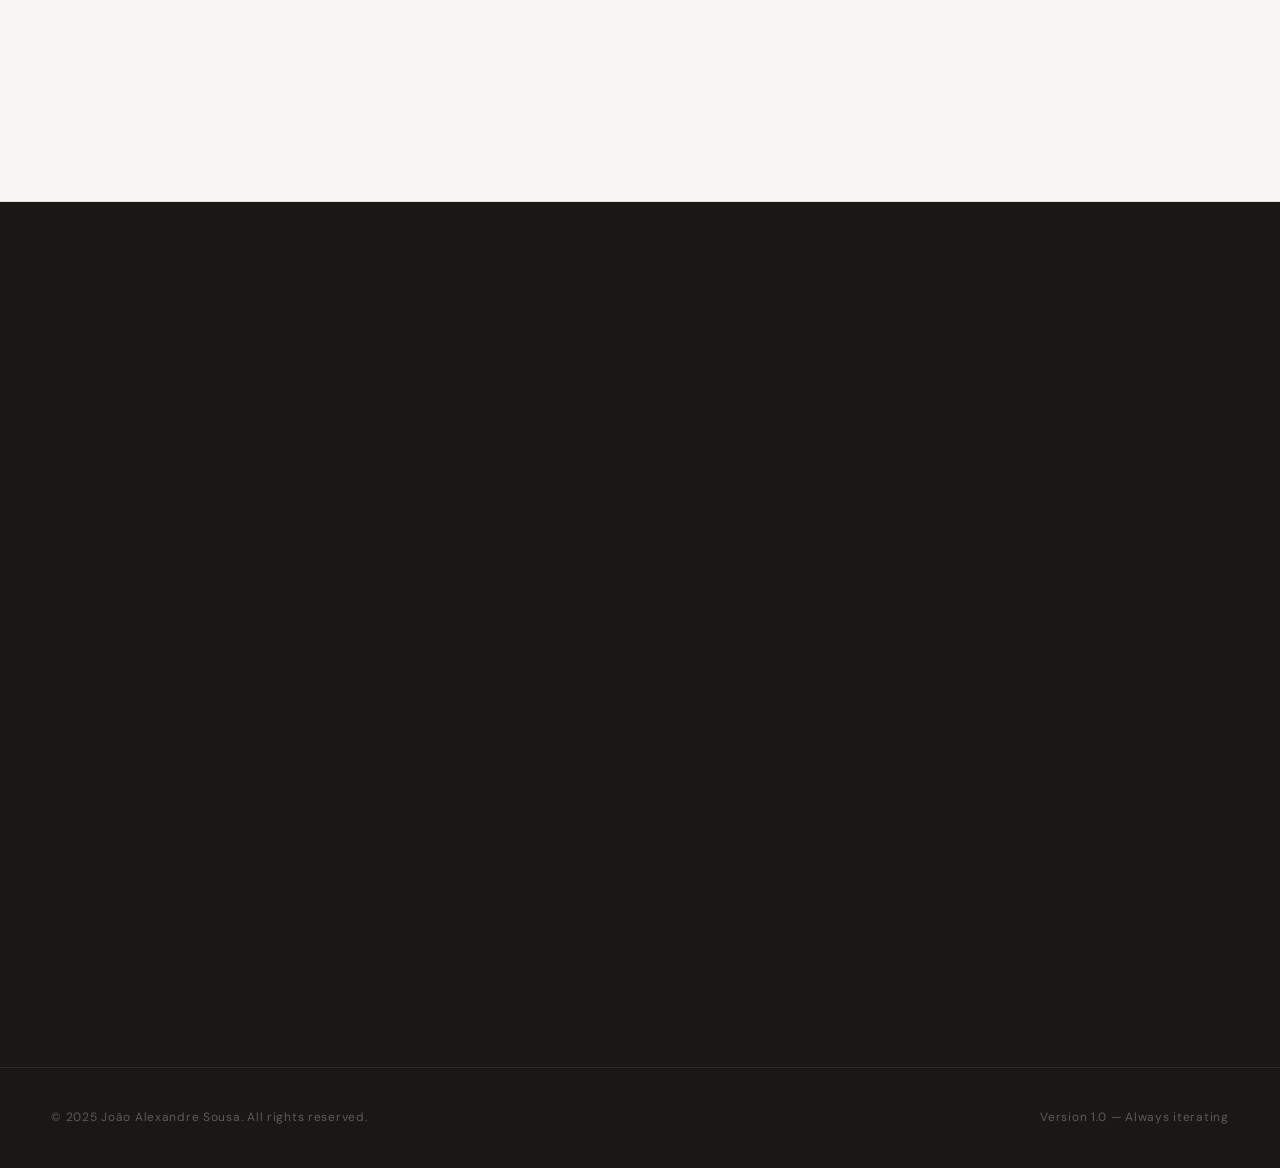
==== commit e5098ef1: "Copy update + overflow  removed on some elements in case study page Co-authored-by: Copilot <copilot" ====
--- a/index.html
+++ b/index.html
@@ -191,8 +191,8 @@
         <div class="about-text reveal">
           <p class="section-label">About Me</p>
           <h2 id="about-heading" class="section-title">Designing with intention for 6+ years</h2>
-          <p>I'm João Alexandre, a Senior Product Designer from Portugal with 6+ years turning complex problems into clear, human experiences. I take a holistic approach — with a foundation in HTML, CSS, and JavaScript that helps me bridge design and development.</p>
-          <p>Sharp eye for detail, love for turning fresh ideas into lively realities.</p>
+          <p>I'm João Alexandre, a Senior Product Designer from Portugal with 6+ years turning complex problems into clear, human experiences. With a foundation in HTML, CSS, and JavaScript that helps me bridge design and development.</p>
+          <p>A keen eye for detail with a passion for bringing new ideas to life</p>
           <div class="about-meta" aria-label="Personal details">
             <div class="about-meta-row"><span>Location</span><span>Portugal</span></div>
             <div class="about-meta-row"><span>Education</span><span>BSc Business Information Technology, Solent University</span></div>
@@ -342,7 +342,7 @@
     <div class="container">
       <div class="footer-inner">
         <span>© 2025 João Alexandre Sousa. All rights reserved.</span>
-        <span>Designed with intention.</span>
+        <span>Version 1.0 — Always iterating</span>
       </div>
     </div>
   </footer>
--- a/css/tokens.css
+++ b/css/tokens.css
@@ -5,7 +5,7 @@
   --col-surface:   #F0EDE8;
   --col-ink:       #1A1714;
   --col-ink-muted: #6B6560;
-  --col-accent:    #C05A2A;
+  --col-accent:    #D97706;
   --col-accent-lt: #F2E0D5;
   --col-border:    #E3DDD7;
   --col-card-bg:   #FFFFFF;
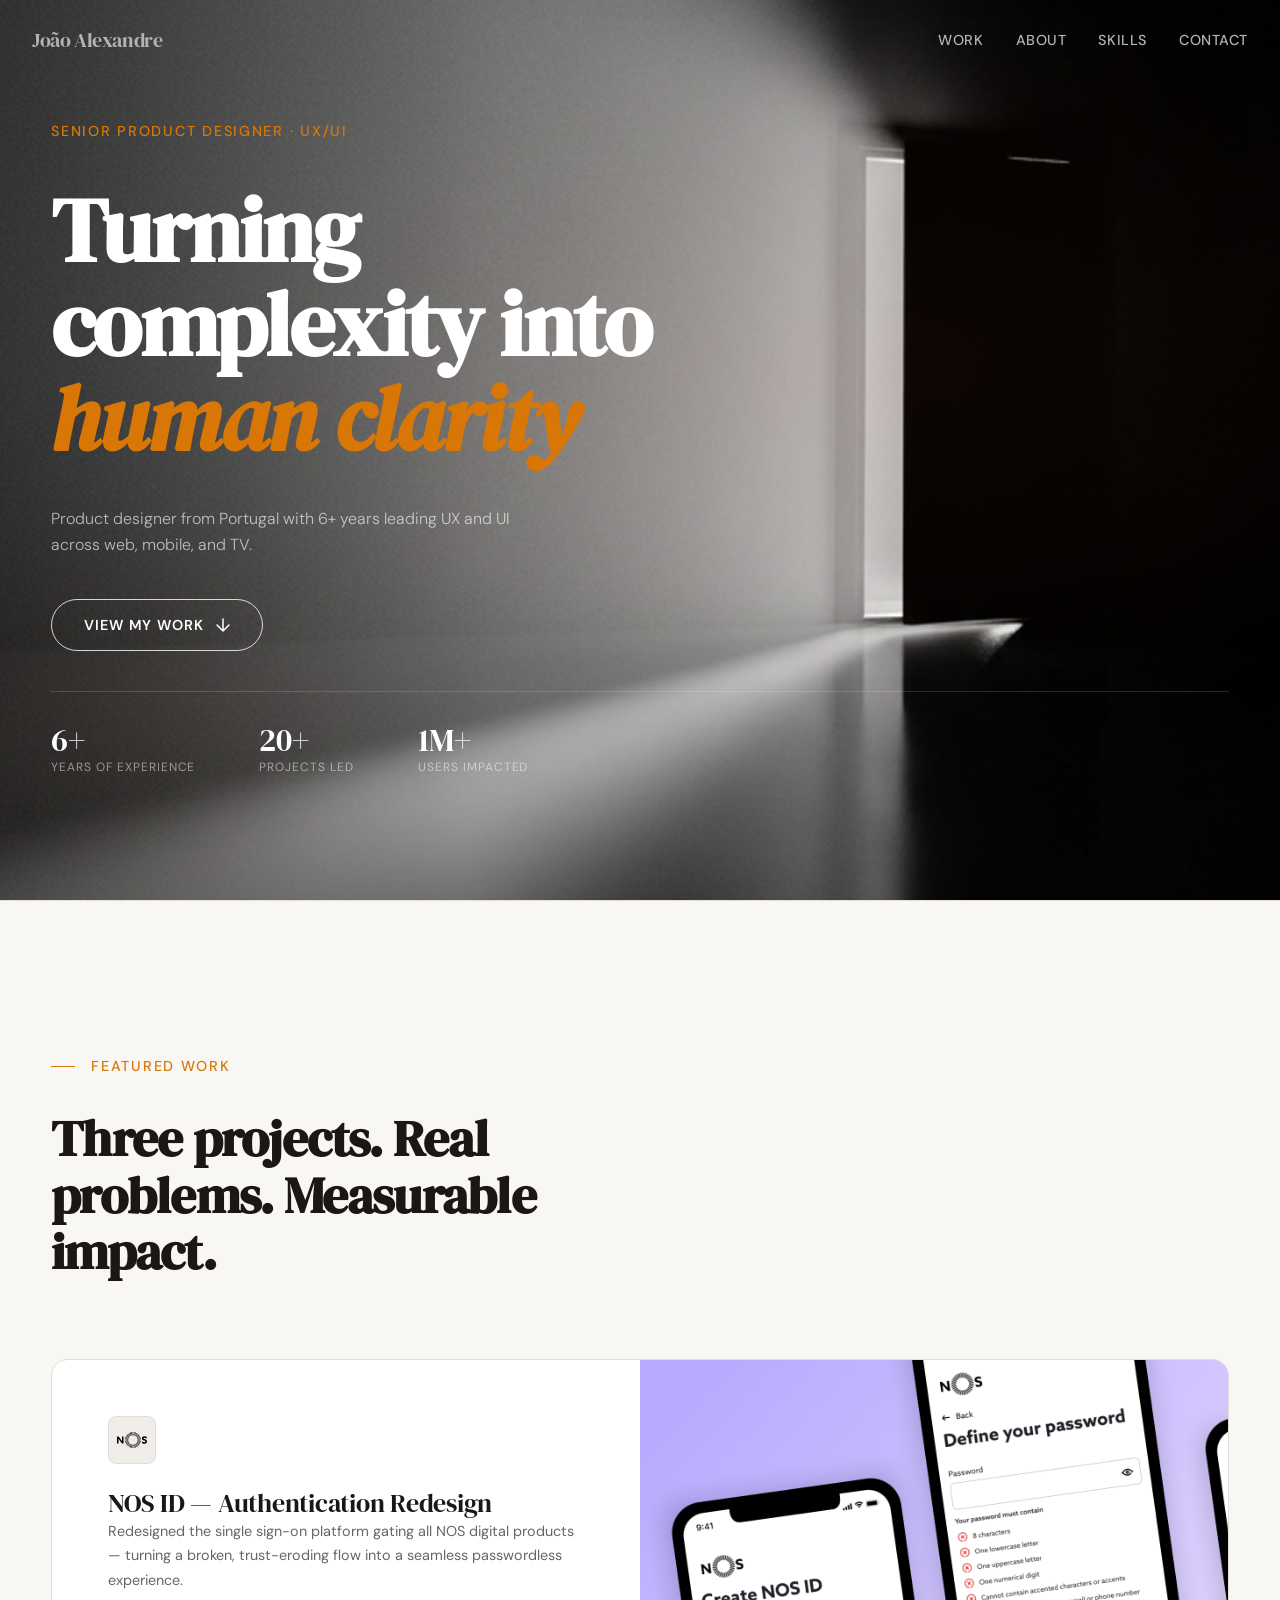
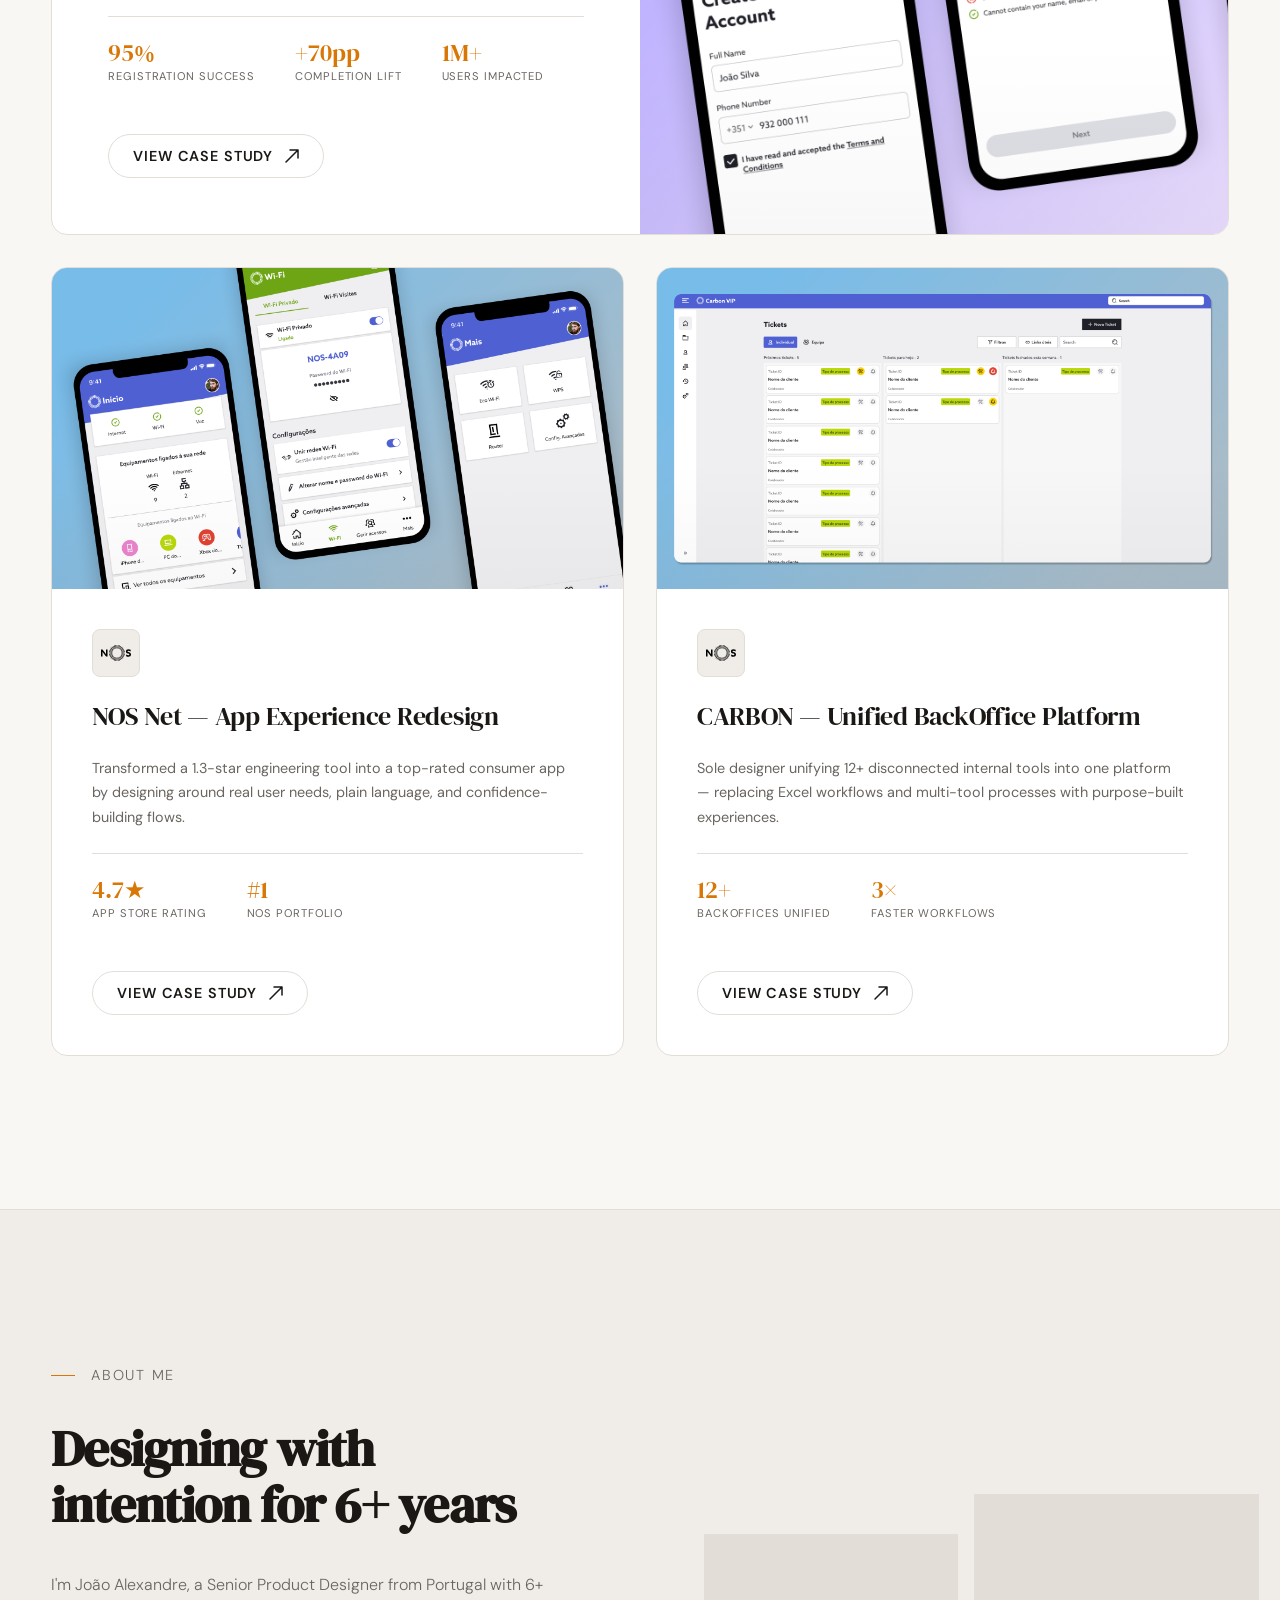
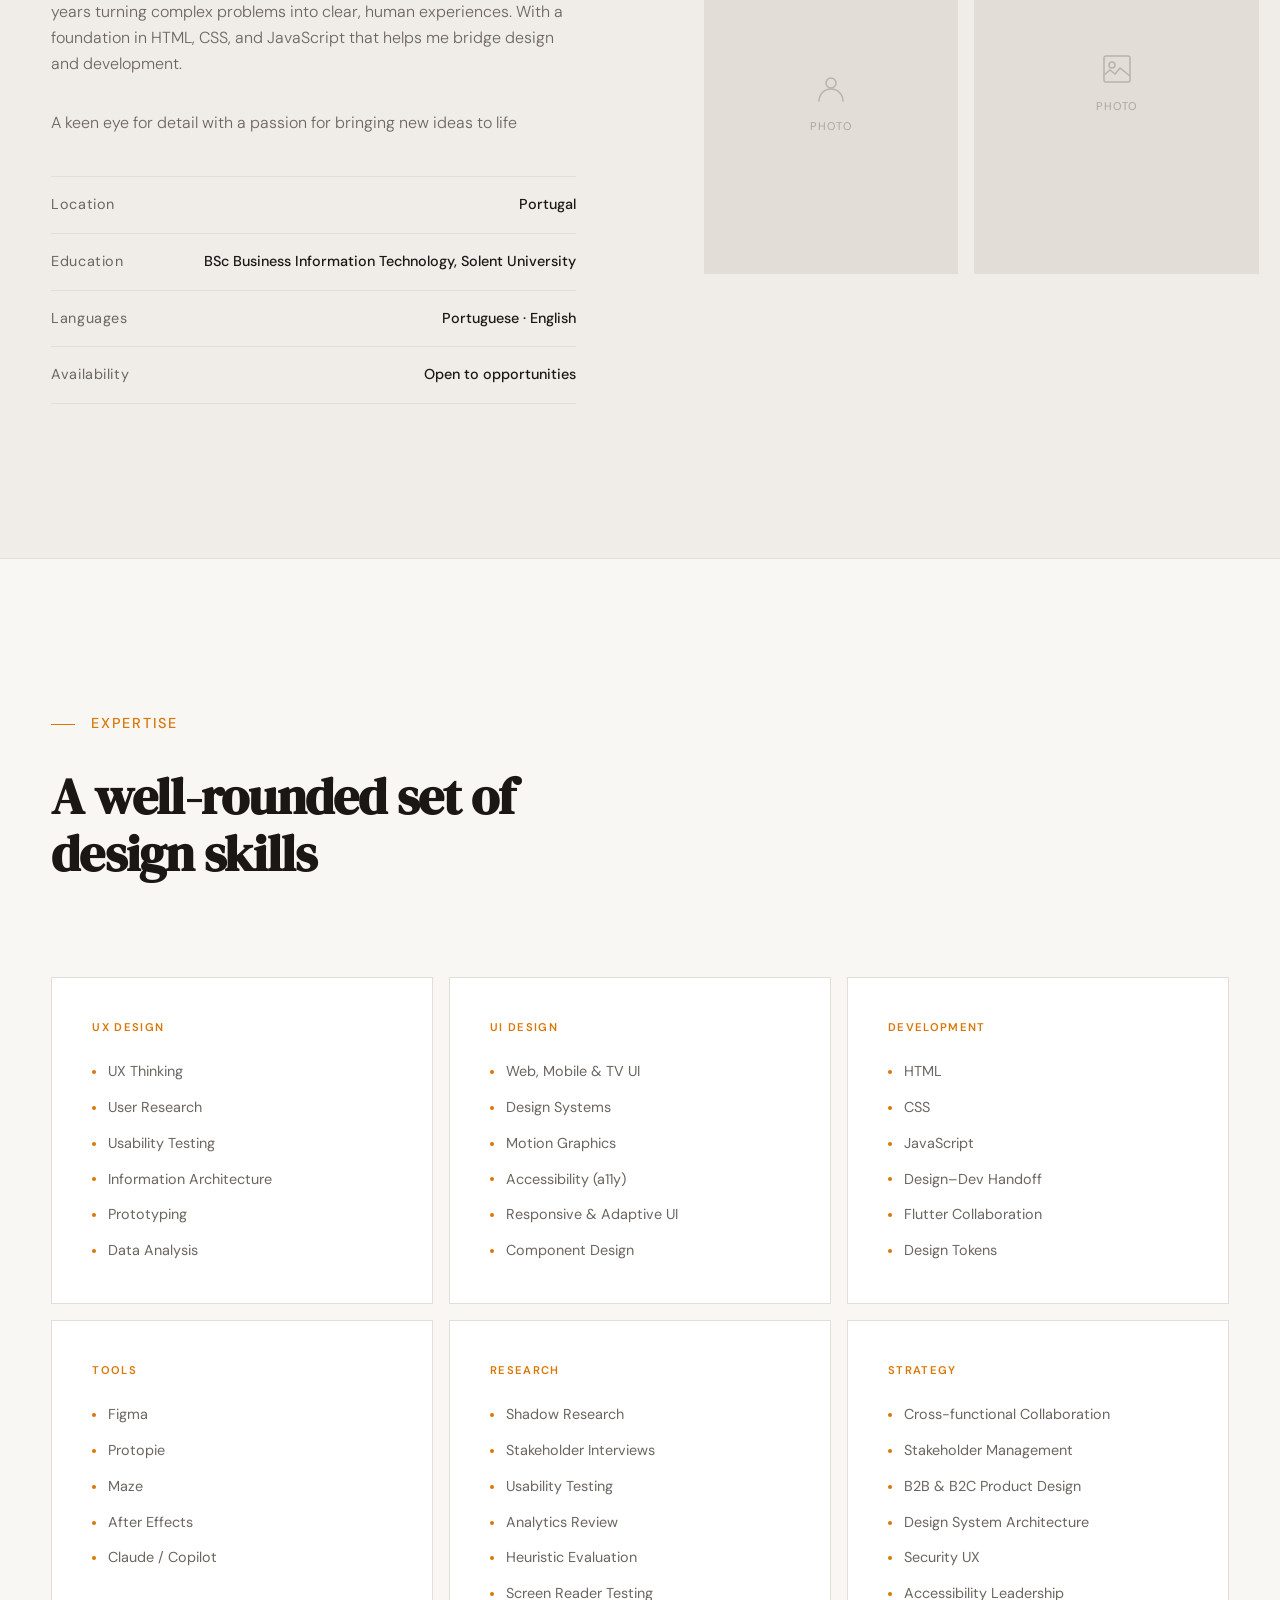
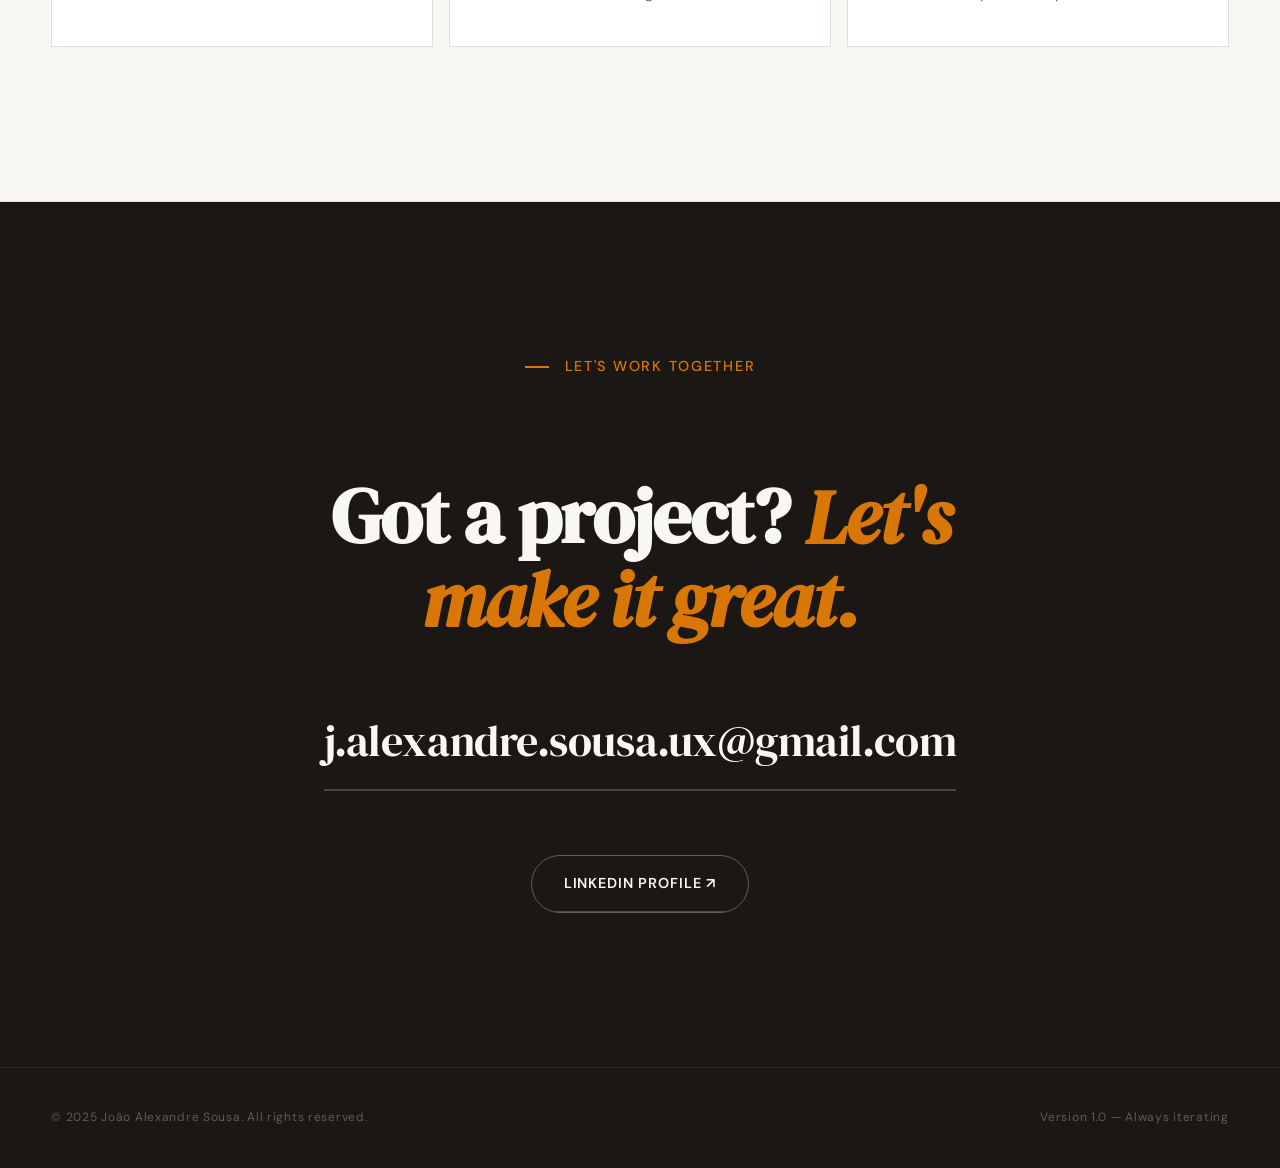
==== commit 0727b71d: "Removed some UI elements from Case study pages and updated some details Co-authored-by: Copilot <cop" ====
--- a/index.html
+++ b/index.html
@@ -167,7 +167,7 @@
                 <span class="metric-label">BackOffices unified</span>
               </div>
               <div class="metric">
-                <span class="metric-value">2×</span>
+                <span class="metric-value">3×</span>
                 <span class="metric-label">Faster workflows</span>
               </div>
             </div>
@@ -278,8 +278,7 @@
             <li>Protopie</li>
             <li>Maze</li>
             <li>After Effects</li>
-            <li>Jira / Linear</li>
-            <li>Notion</li>
+            <li>Claude / Copilot</li>
           </ul>
         </div>
 
--- a/css/animations.css
+++ b/css/animations.css
@@ -23,16 +23,27 @@
 
 .reveal {
   opacity: 0;
-  transform: translateY(40px);
-  transition: opacity 0.8s var(--ease-out), transform 0.8s var(--ease-out);
+  transform: translateY(24px) scale(0.97);
+  transition: opacity 0.65s var(--ease-out), transform 0.9s var(--ease-out);
+  will-change: transform, opacity;
 }
 
 .reveal.visible {
   opacity: 1;
-  transform: translateY(0);
+  transform: translateY(0) scale(1);
+  will-change: auto;
 }
 
-.reveal-delay-1 { transition-delay: 0.1s; }
-.reveal-delay-2 { transition-delay: 0.2s; }
-.reveal-delay-3 { transition-delay: 0.35s; }
-.reveal-delay-4 { transition-delay: 0.5s; }
+.reveal-delay-1 { transition-delay: 0.12s; }
+.reveal-delay-2 { transition-delay: 0.26s; }
+.reveal-delay-3 { transition-delay: 0.44s; }
+.reveal-delay-4 { transition-delay: 0.62s; }
+
+@media (prefers-reduced-motion: reduce) {
+  .reveal {
+    opacity: 1;
+    transform: none;
+    transition: none;
+    will-change: auto;
+  }
+}
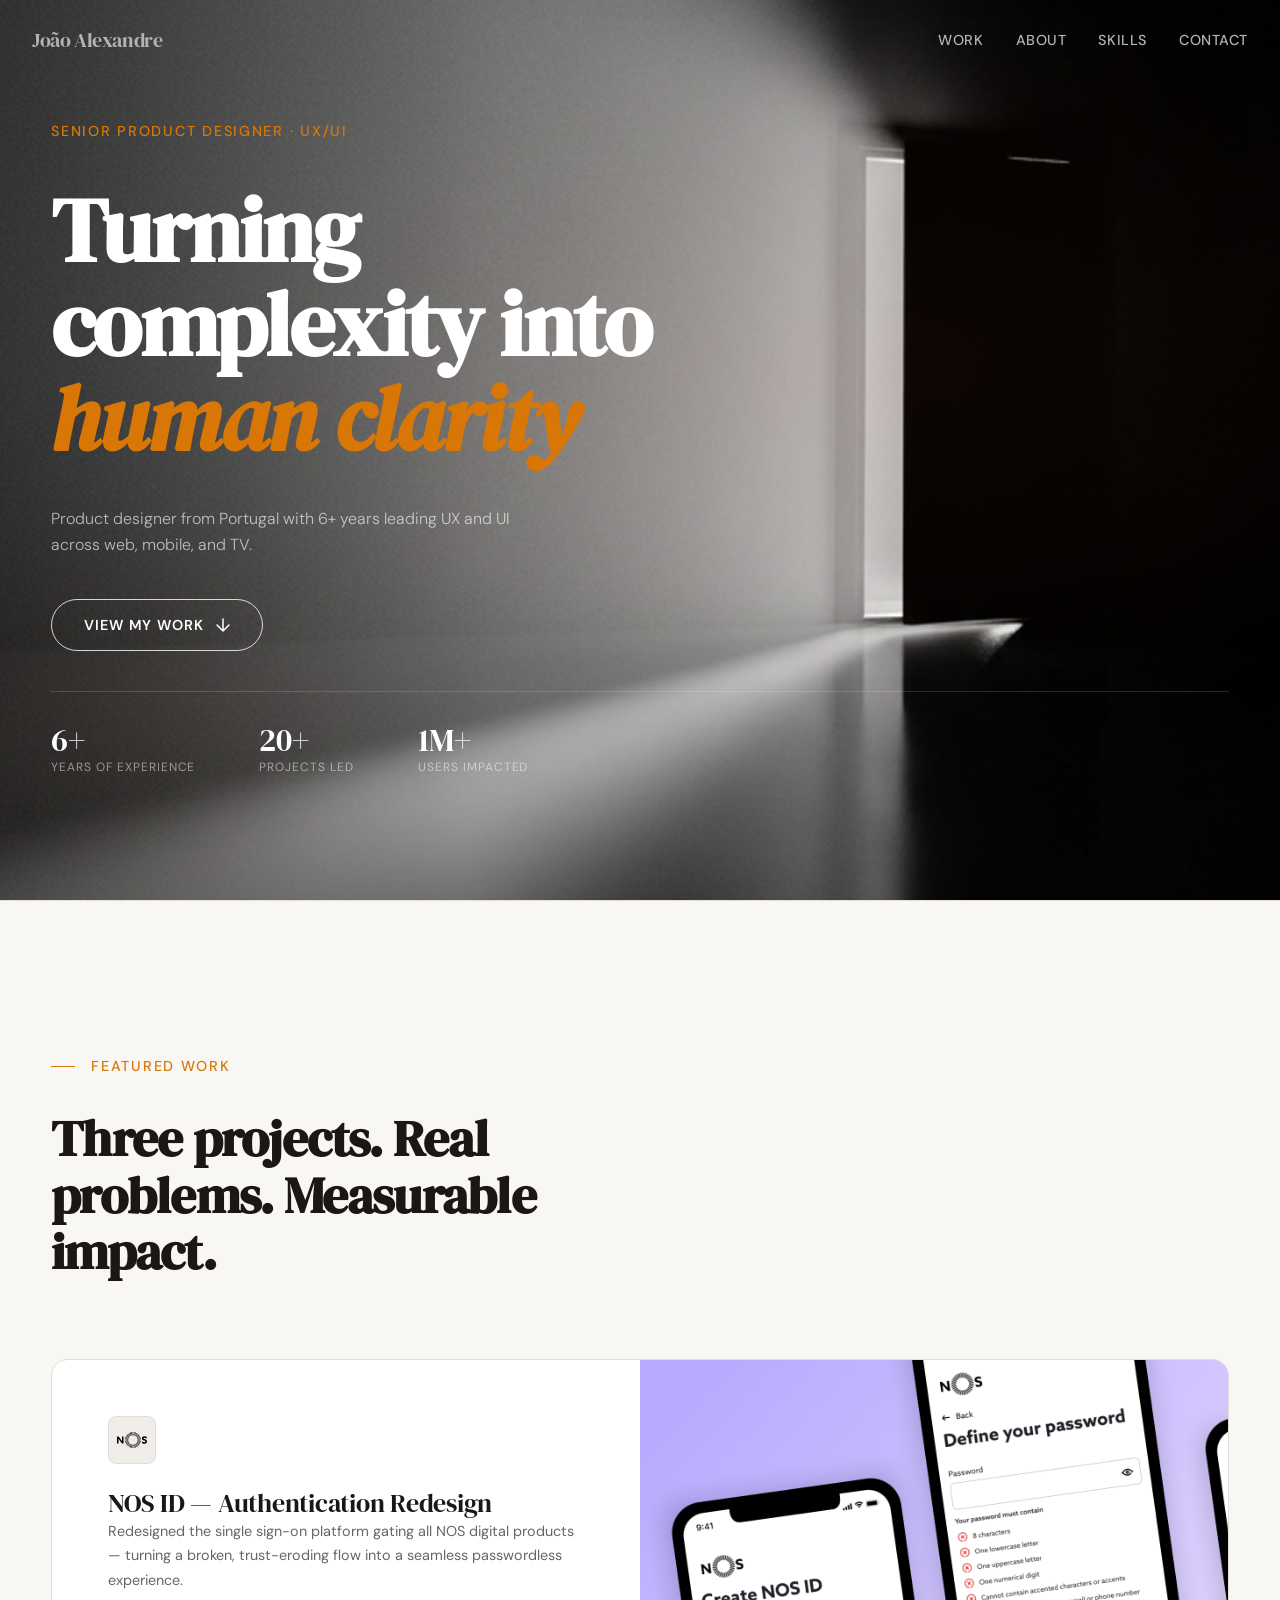
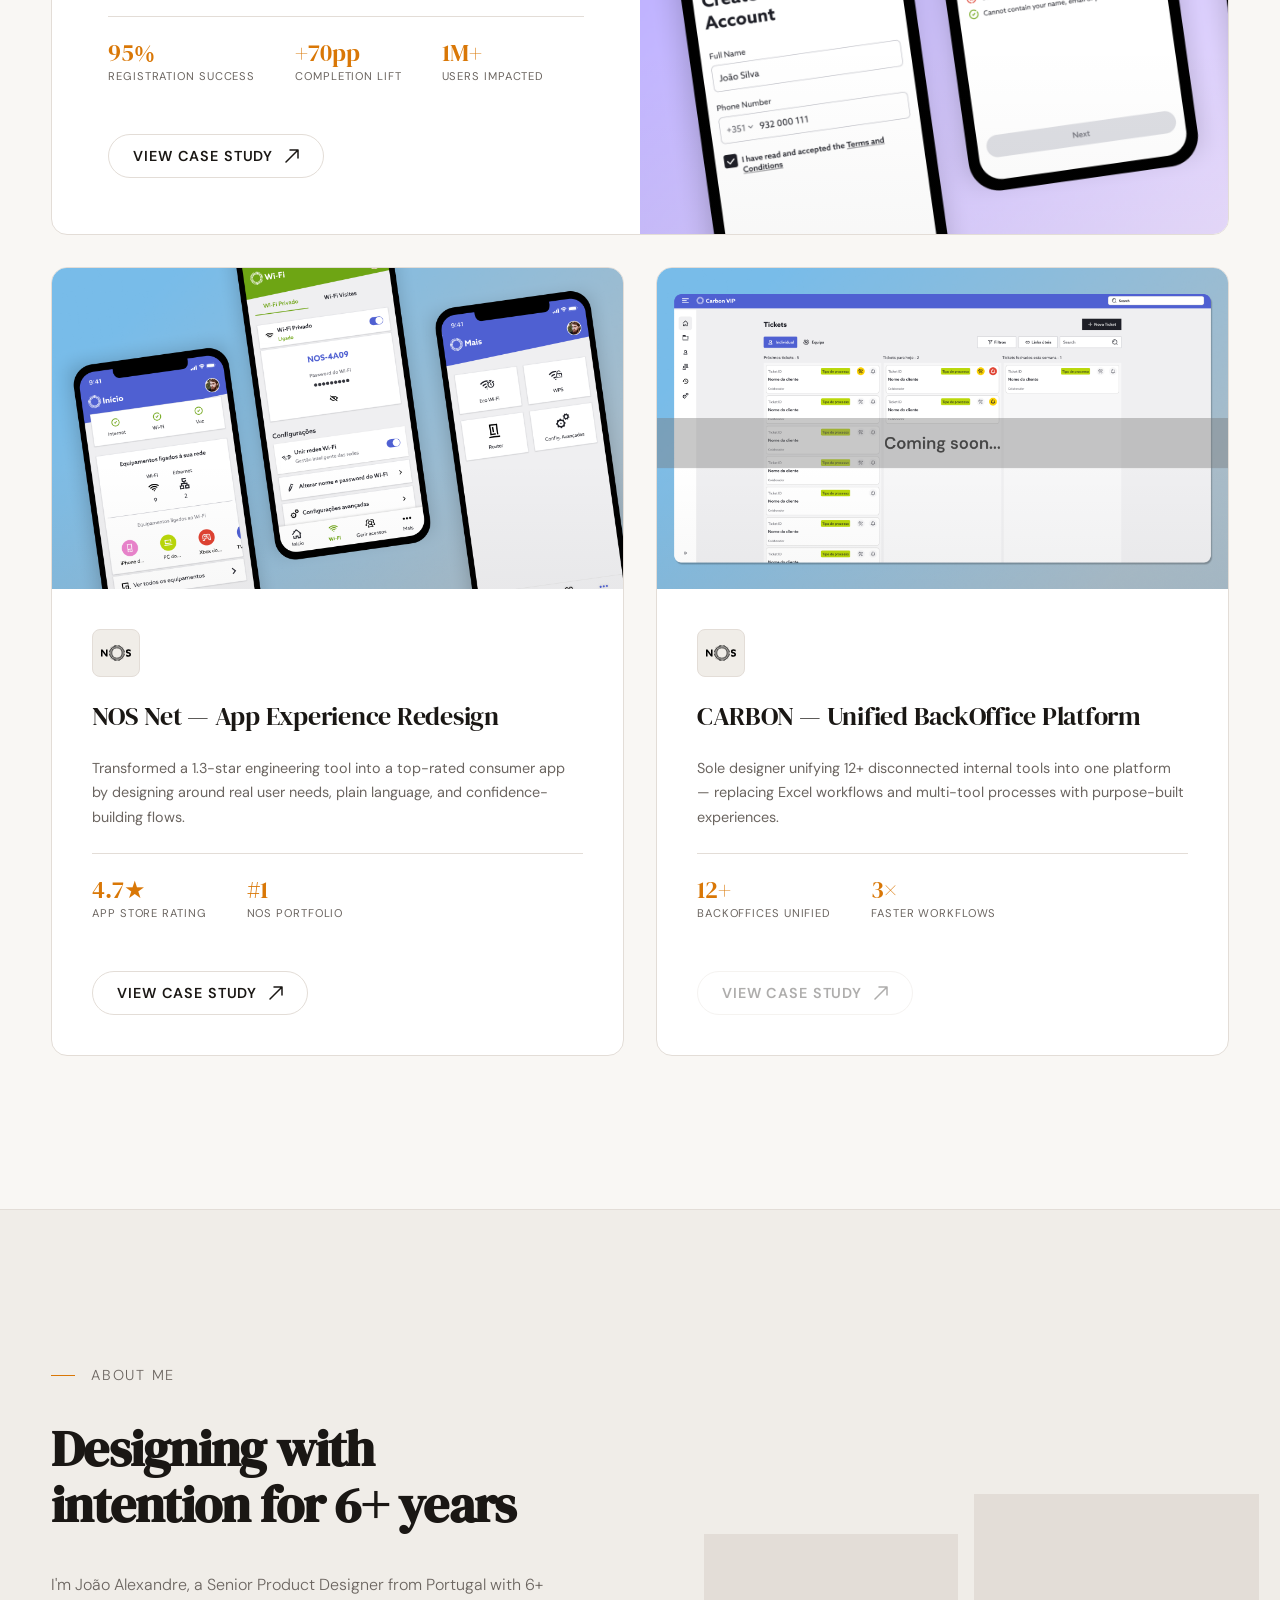
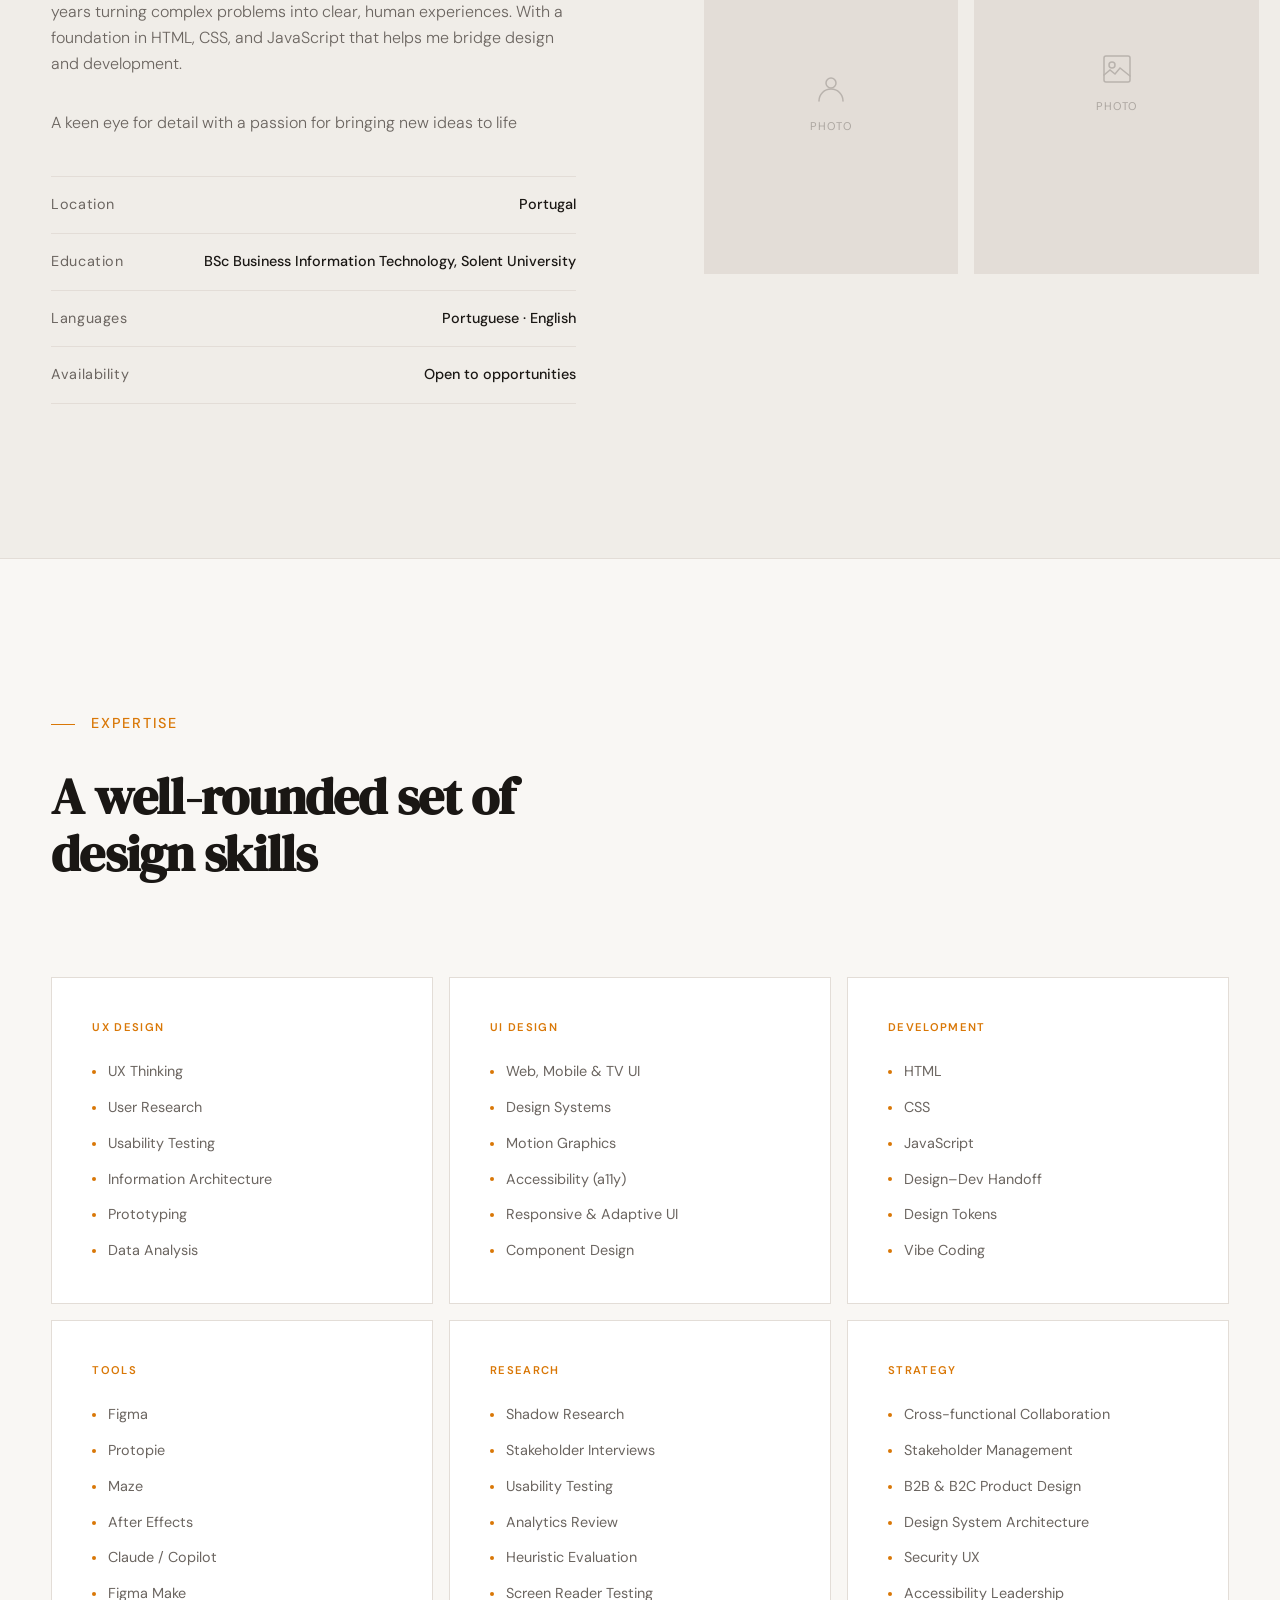
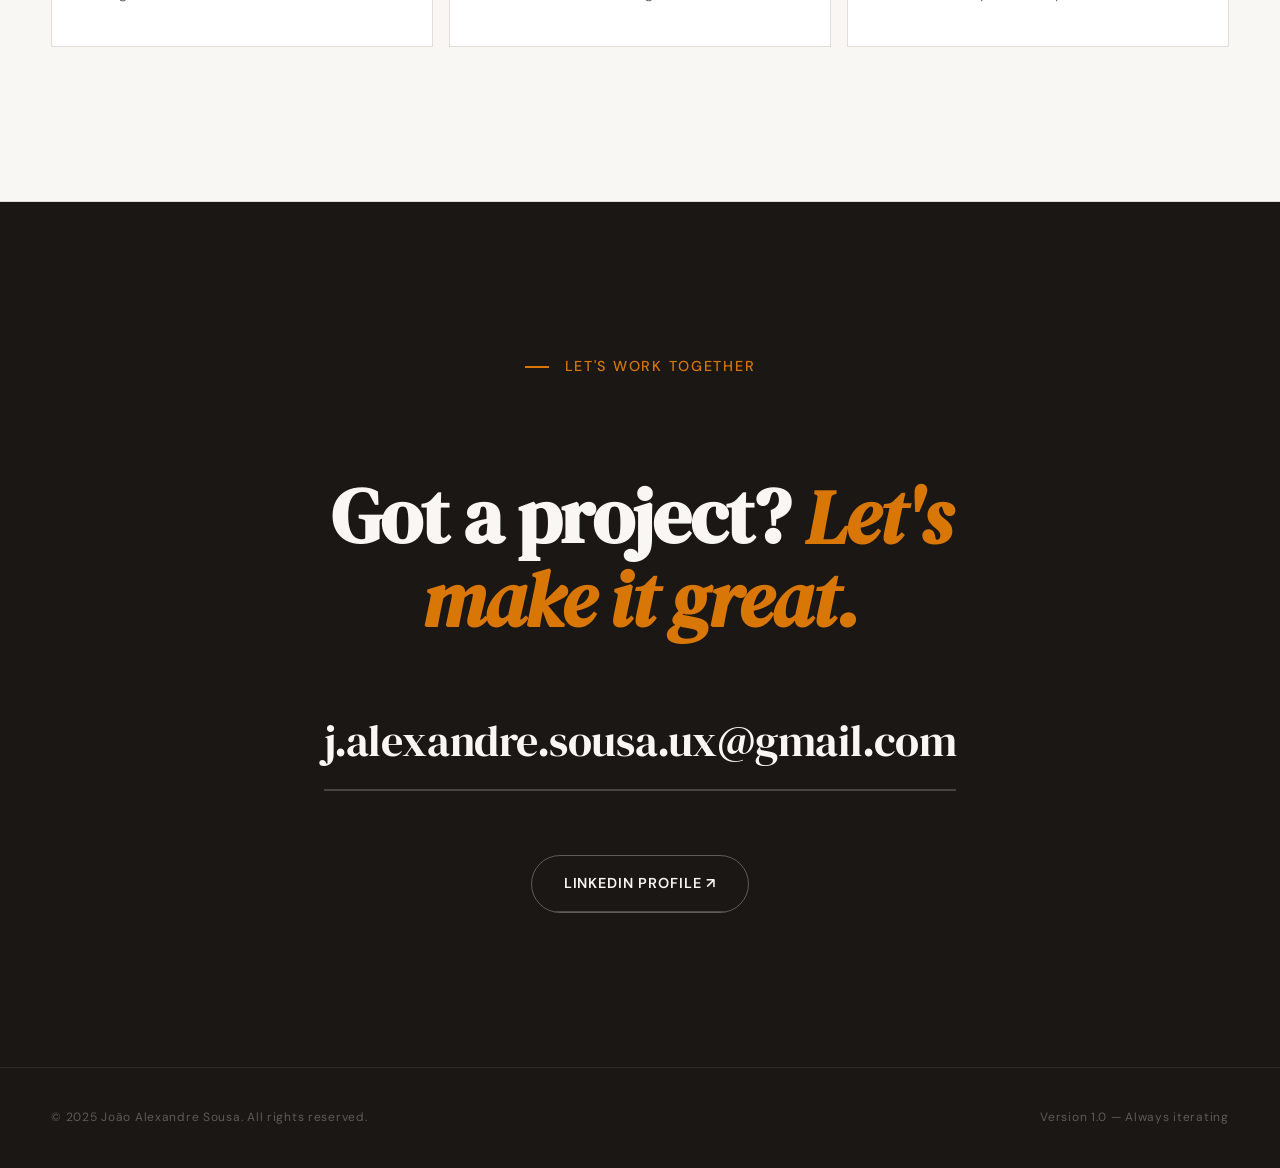
==== commit 86cc6b49: "chore: clean up empty code change sections in the changes log" ====
--- a/index.html
+++ b/index.html
@@ -153,7 +153,7 @@
         </article>
 
         <!-- Card 3 -->
-        <article class="case-card reveal reveal-delay-2" role="article" onclick="location.href='carbon.html'" tabindex="0" aria-label="Open case study: CARBON Unified BackOffice">
+        <article class="case-card reveal reveal-delay-2" role="article" style="cursor: url('assets/generic/locked_cursor.svg'), auto;" aria-label="CARBON Unified BackOffice">
           <div class="card-image">
             <img src="assets/homepage/card_img_carbon.png" alt="CARBON project preview">
           </div>
@@ -171,7 +171,7 @@
                 <span class="metric-label">Faster workflows</span>
               </div>
             </div>
-            <button class="card-cta" aria-label="View full case study: CARBON Unified BackOffice">
+            <button class="card-cta" disabled aria-label="Case study coming soon" aria-disabled="true">
               View Case Study
               <svg viewBox="0 0 14 14" fill="none" aria-hidden="true">
                 <path d="M1 13L13 1M13 1H5M13 1v8" stroke="currentColor" stroke-width="1.5" stroke-linecap="round" stroke-linejoin="round"/>
@@ -266,8 +266,8 @@
             <li>CSS</li>
             <li>JavaScript</li>
             <li>Design–Dev Handoff</li>
-            <li>Flutter Collaboration</li>
             <li>Design Tokens</li>
+            <li>Vibe Coding</li>
           </ul>
         </div>
 
@@ -279,6 +279,7 @@
             <li>Maze</li>
             <li>After Effects</li>
             <li>Claude / Copilot</li>
+            <li>Figma Make</li>
           </ul>
         </div>
 
--- a/css/case-studies.css
+++ b/css/case-studies.css
@@ -203,3 +203,9 @@
 }
 
 .card-cta:hover svg { transform: translate(3px, -3px); }
+
+.card-cta:disabled {
+  opacity: 0.35;
+  cursor: not-allowed;
+  pointer-events: none;
+}
--- a/css/responsive.css
+++ b/css/responsive.css
@@ -38,6 +38,11 @@
     grid-template-columns: 1fr;
   }
 
+  .case-card .card-body,
+  .case-card:first-child .card-body {
+    padding: calc(var(--space) * 2);
+  }
+
   .contact-actions {
     flex-direction: column;
     align-items: stretch;
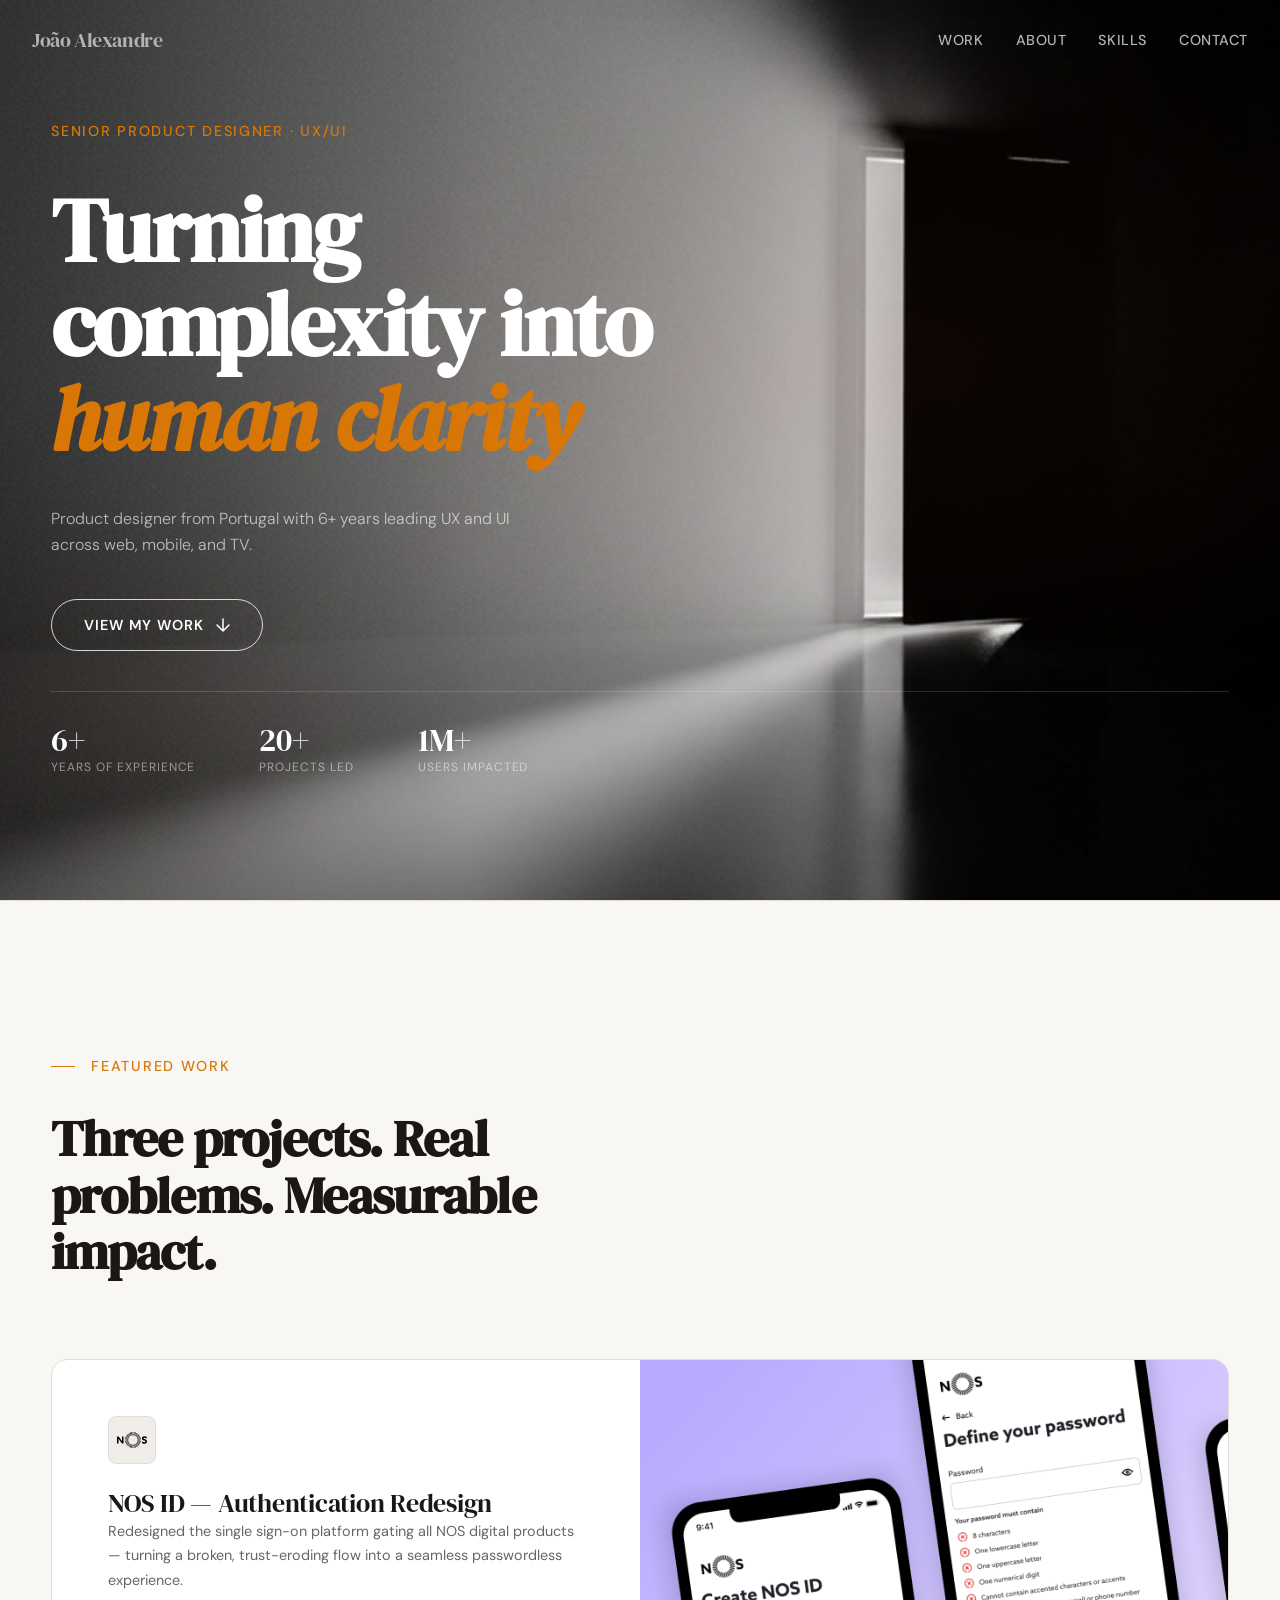
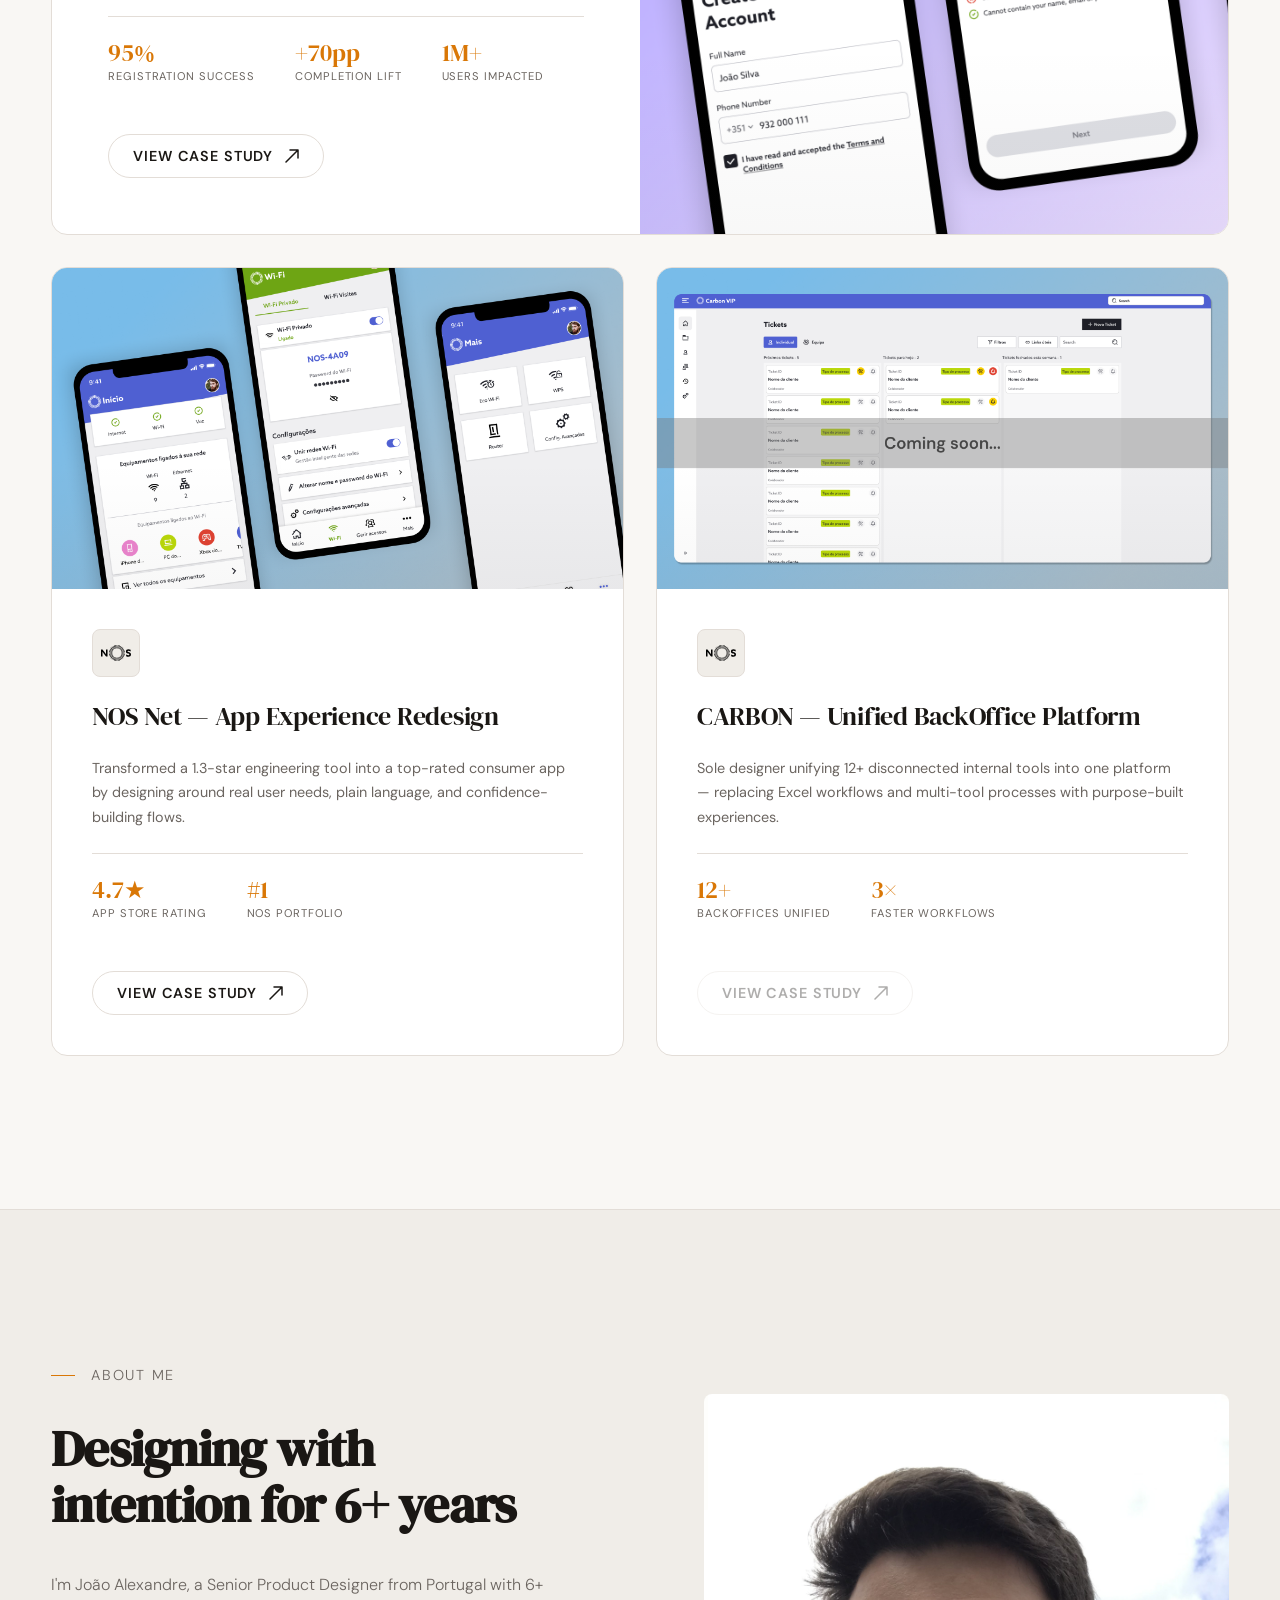
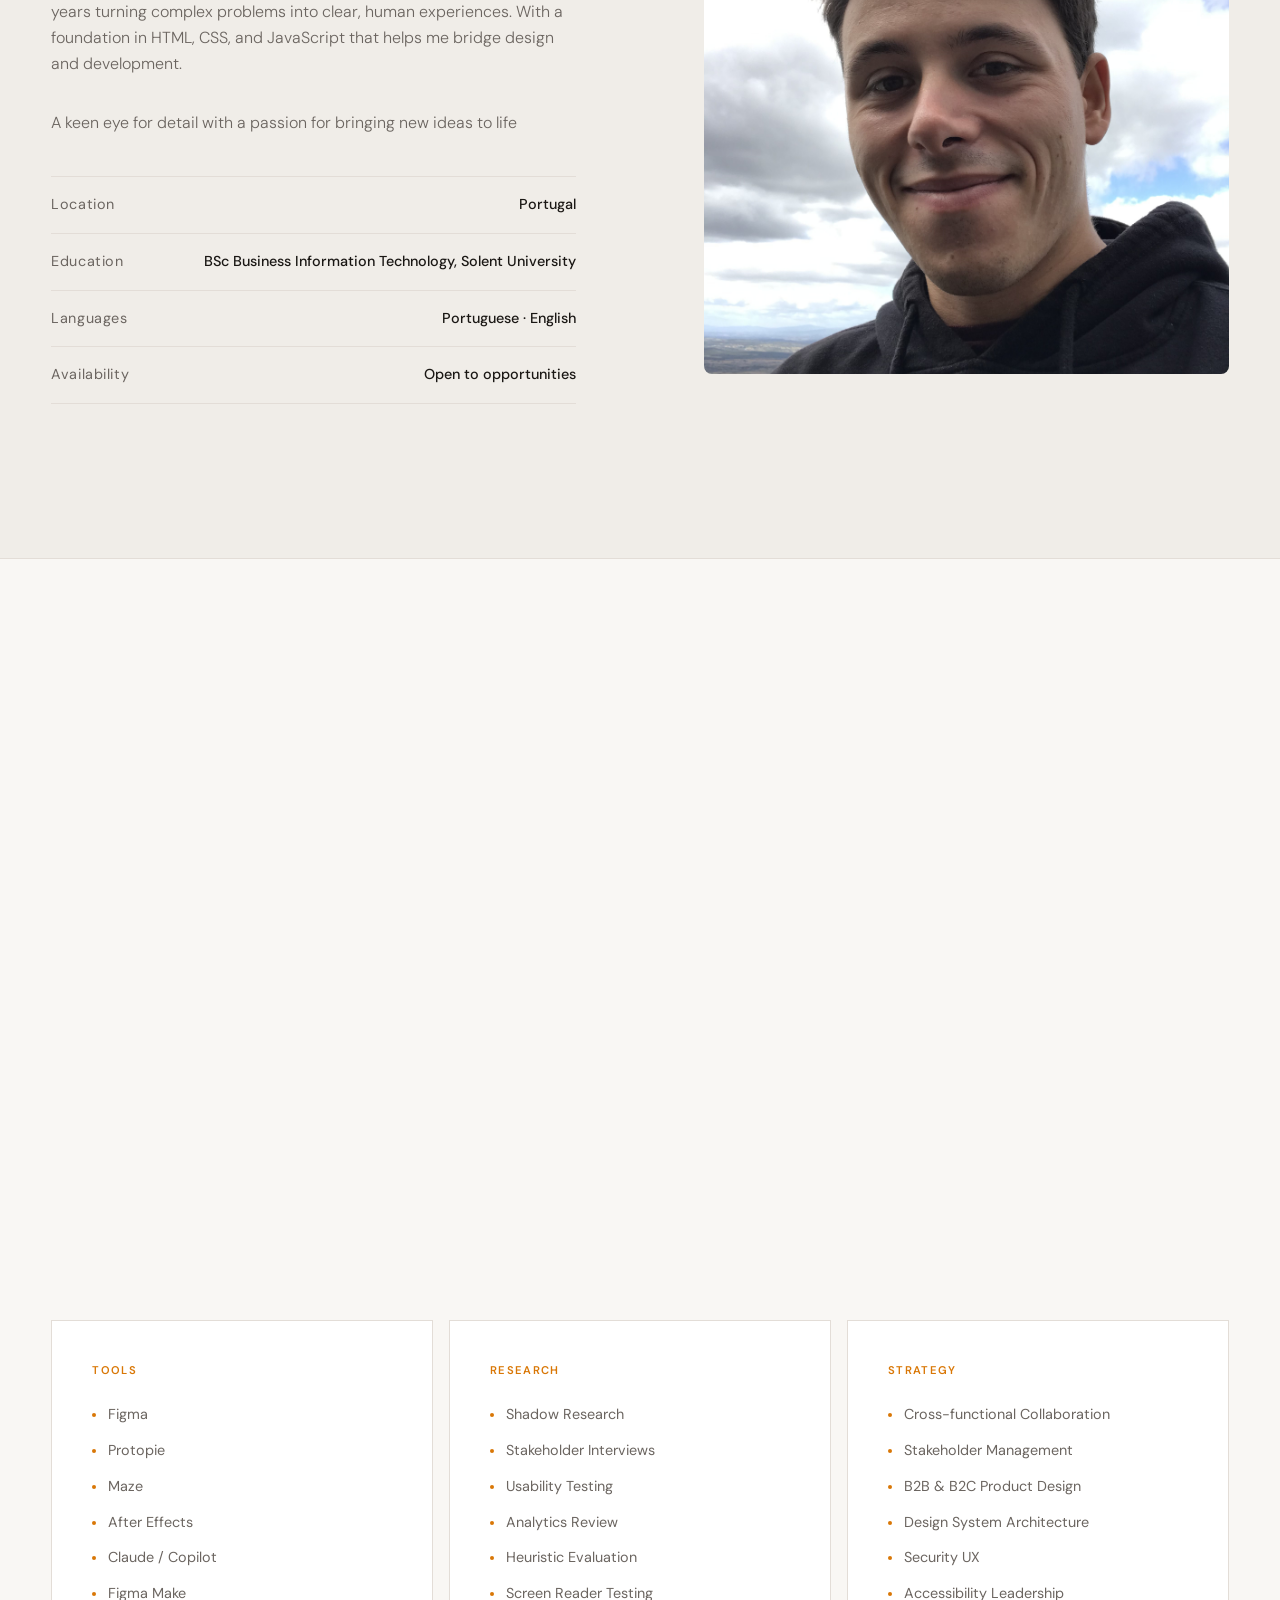
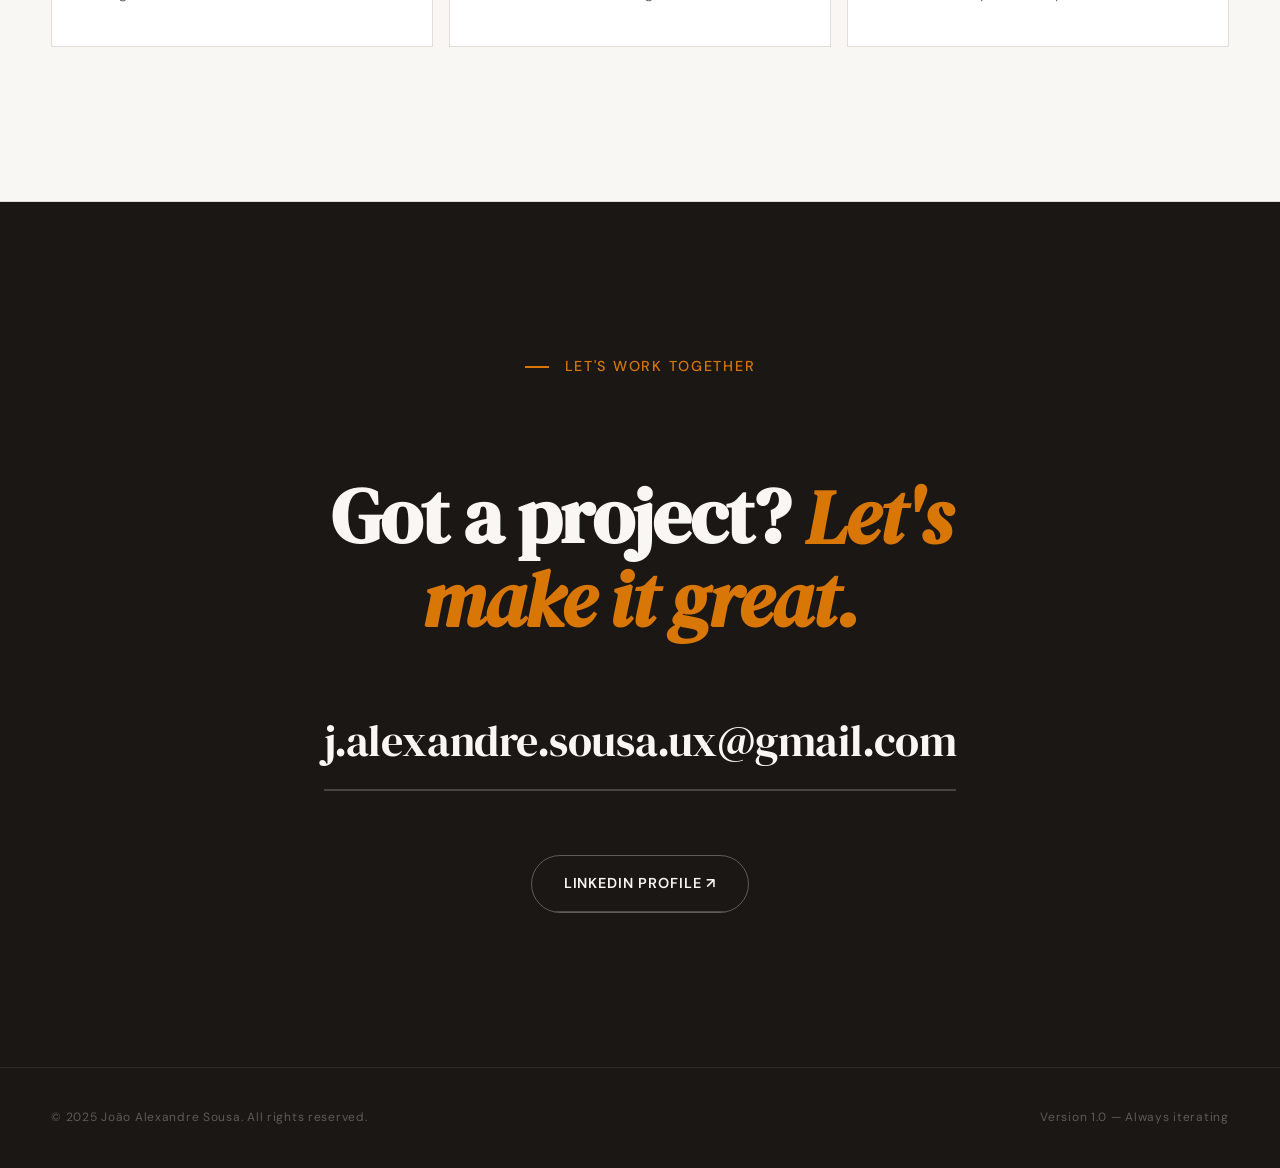
==== commit 13416d0b: "Refactor about section layout and update process steps in project pages Co-authored-by: Copilot <cop" ====
--- a/index.html
+++ b/index.html
@@ -37,7 +37,22 @@
       <li><a href="#skills">Skills</a></li>
       <li><a href="#contact">Contact</a></li>
     </ul>
+    <button class="nav-hamburger" aria-label="Toggle menu" aria-expanded="false" aria-controls="mobile-nav">
+      <span></span>
+      <span></span>
+      <span></span>
+    </button>
   </nav>
+
+  <!-- ─── MOBILE NAV ─── -->
+  <div id="mobile-nav" class="mobile-nav" role="dialog" aria-modal="true" aria-label="Navigation menu" aria-hidden="true">
+    <ul class="mobile-nav-links">
+      <li><a href="#case-studies">Work</a></li>
+      <li><a href="#about">About</a></li>
+      <li><a href="#skills">Skills</a></li>
+      <li><a href="#contact">Contact</a></li>
+    </ul>
+  </div>
 
   <!-- ─── HERO ─── -->
   <section id="hero" aria-labelledby="hero-heading">
@@ -200,27 +215,8 @@
             <div class="about-meta-row"><span>Availability</span><span>Open to opportunities</span></div>
           </div>
         </div>
-
-        <div class="about-images reveal reveal-delay-2" aria-label="Personal photos placeholder">
-          <div class="about-img" aria-label="Photo placeholder 1">
-            <div class="about-img-placeholder">
-              <svg viewBox="0 0 32 32" fill="none" aria-hidden="true">
-                <circle cx="16" cy="10" r="5" stroke="currentColor" stroke-width="1.5"/>
-                <path d="M4 28c0-6.627 5.373-12 12-12s12 5.373 12 12" stroke="currentColor" stroke-width="1.5" stroke-linecap="round"/>
-              </svg>
-              <span>Photo</span>
-            </div>
-          </div>
-          <div class="about-img" aria-label="Photo placeholder 2">
-            <div class="about-img-placeholder">
-              <svg viewBox="0 0 32 32" fill="none" aria-hidden="true">
-                <rect x="3" y="3" width="26" height="26" rx="2" stroke="currentColor" stroke-width="1.5"/>
-                <circle cx="11" cy="12" r="3" stroke="currentColor" stroke-width="1.5"/>
-                <path d="M3 22l6-5 5 4 5-6 10 8" stroke="currentColor" stroke-width="1.5" stroke-linecap="round"/>
-              </svg>
-              <span>Photo</span>
-            </div>
-          </div>
+        <div class="about-images reveal reveal-delay-2">
+          <img class="about-photo" src="assets/photo.png" alt="João Alexandre">
         </div>
       </div>
     </div>
--- a/css/nav.css
+++ b/css/nav.css
@@ -1,7 +1,7 @@
 nav {
   position: fixed;
   top: 0; left: 0; right: 0;
-  z-index: 100;
+  z-index: 102;
   padding: calc(var(--space) * 3) calc(var(--space) * 4);
   display: flex;
   justify-content: space-between;
@@ -39,3 +39,90 @@
 nav.nav--scrolled .nav-logo { color: var(--col-ink); }
 nav.nav--scrolled .nav-links a { color: var(--col-ink-muted); }
 nav.nav--scrolled .nav-links a:hover { color: #BF6135; }
+
+/* ─── HAMBURGER ─── */
+.nav-hamburger {
+  display: none;
+  flex-direction: column;
+  justify-content: space-between;
+  width: 24px;
+  height: 18px;
+  background: none;
+  border: none;
+  cursor: pointer;
+  padding: 0;
+  z-index: 102;
+}
+
+.nav-hamburger span {
+  display: block;
+  width: 100%;
+  height: 2px;
+  background: #B3B3B3;
+  transition: transform 0.35s var(--ease-out), opacity 0.25s var(--ease-out), background 0.3s var(--ease-out);
+  transform-origin: center;
+}
+
+nav.nav--scrolled .nav-hamburger span { background: var(--col-ink); }
+
+.nav-hamburger[aria-expanded="true"] span:nth-child(1) {
+  transform: translateY(8px) rotate(45deg);
+}
+.nav-hamburger[aria-expanded="true"] span:nth-child(2) {
+  opacity: 0;
+  transform: scaleX(0);
+}
+.nav-hamburger[aria-expanded="true"] span:nth-child(3) {
+  transform: translateY(-8px) rotate(-45deg);
+}
+
+/* ─── MOBILE NAV ─── */
+.mobile-nav {
+  position: fixed;
+  inset: 0;
+  background: var(--col-bg);
+  z-index: 101;
+  display: flex;
+  align-items: center;
+  justify-content: center;
+  opacity: 0;
+  pointer-events: none;
+  transition: opacity 0.35s var(--ease-out);
+}
+
+.mobile-nav.is-open {
+  opacity: 1;
+  pointer-events: all;
+}
+
+.mobile-nav-links {
+  list-style: none;
+  text-align: center;
+  display: flex;
+  flex-direction: column;
+  gap: calc(var(--space) * 3);
+  padding: 0;
+  margin: 0;
+}
+
+.mobile-nav-links li {
+  opacity: 0;
+  transform: translateY(16px);
+  transition: opacity 0.35s var(--ease-out), transform 0.35s var(--ease-out);
+}
+
+.mobile-nav.is-open .mobile-nav-links li:nth-child(1) { transition-delay: 0.05s; opacity: 1; transform: none; }
+.mobile-nav.is-open .mobile-nav-links li:nth-child(2) { transition-delay: 0.10s; opacity: 1; transform: none; }
+.mobile-nav.is-open .mobile-nav-links li:nth-child(3) { transition-delay: 0.15s; opacity: 1; transform: none; }
+.mobile-nav.is-open .mobile-nav-links li:nth-child(4) { transition-delay: 0.20s; opacity: 1; transform: none; }
+
+.mobile-nav-links a {
+  font-family: var(--font-display);
+  font-size: clamp(2.5rem, 10vw, 4rem);
+  color: var(--col-ink);
+  text-decoration: none;
+  letter-spacing: -0.02em;
+  transition: color 0.2s var(--ease-out);
+}
+
+.mobile-nav-links a:hover { color: #BF6135; }
--- a/css/about.css
+++ b/css/about.css
@@ -20,42 +20,19 @@
 }
 
 .about-images {
-  display: grid;
-  grid-template-columns: 1fr 1fr;
-  gap: calc(var(--space) * 2);
-}
-
-.about-img {
-  aspect-ratio: 3/4;
-  background: var(--col-border);
   display: flex;
   align-items: center;
   justify-content: center;
-  color: var(--col-ink-muted);
+  overflow: hidden;
+  border-radius: var(--space);
 }
 
-.about-img:first-child {
-  margin-top: calc(var(--space) * 5);
-}
-
-.about-img-placeholder {
-  display: flex;
-  flex-direction: column;
-  align-items: center;
-  gap: calc(var(--space) * 1.5);
-}
-
-.about-img-placeholder svg {
-  width: 32px;
-  height: 32px;
-  opacity: 0.35;
-}
-
-.about-img-placeholder span {
-  font-size: 0.7rem;
-  letter-spacing: 0.08em;
-  text-transform: uppercase;
-  opacity: 0.45;
+.about-photo {
+  width: 100%;
+  max-height: 580px;
+  object-fit: cover;
+  object-position: top;
+  display: block;
 }
 
 .about-meta {
--- a/css/responsive.css
+++ b/css/responsive.css
@@ -29,6 +29,13 @@
 
 @media (max-width: 768px) {
   .nav-links { display: none; }
+  .nav-hamburger { display: flex; }
+  nav.nav--scrolled {
+    background: rgba(249, 247, 244, 0.92);
+    backdrop-filter: blur(12px);
+    -webkit-backdrop-filter: blur(12px);
+    border-bottom: 1px solid var(--col-border);
+  }
 
   .skills-grid {
     grid-template-columns: 1fr 1fr;
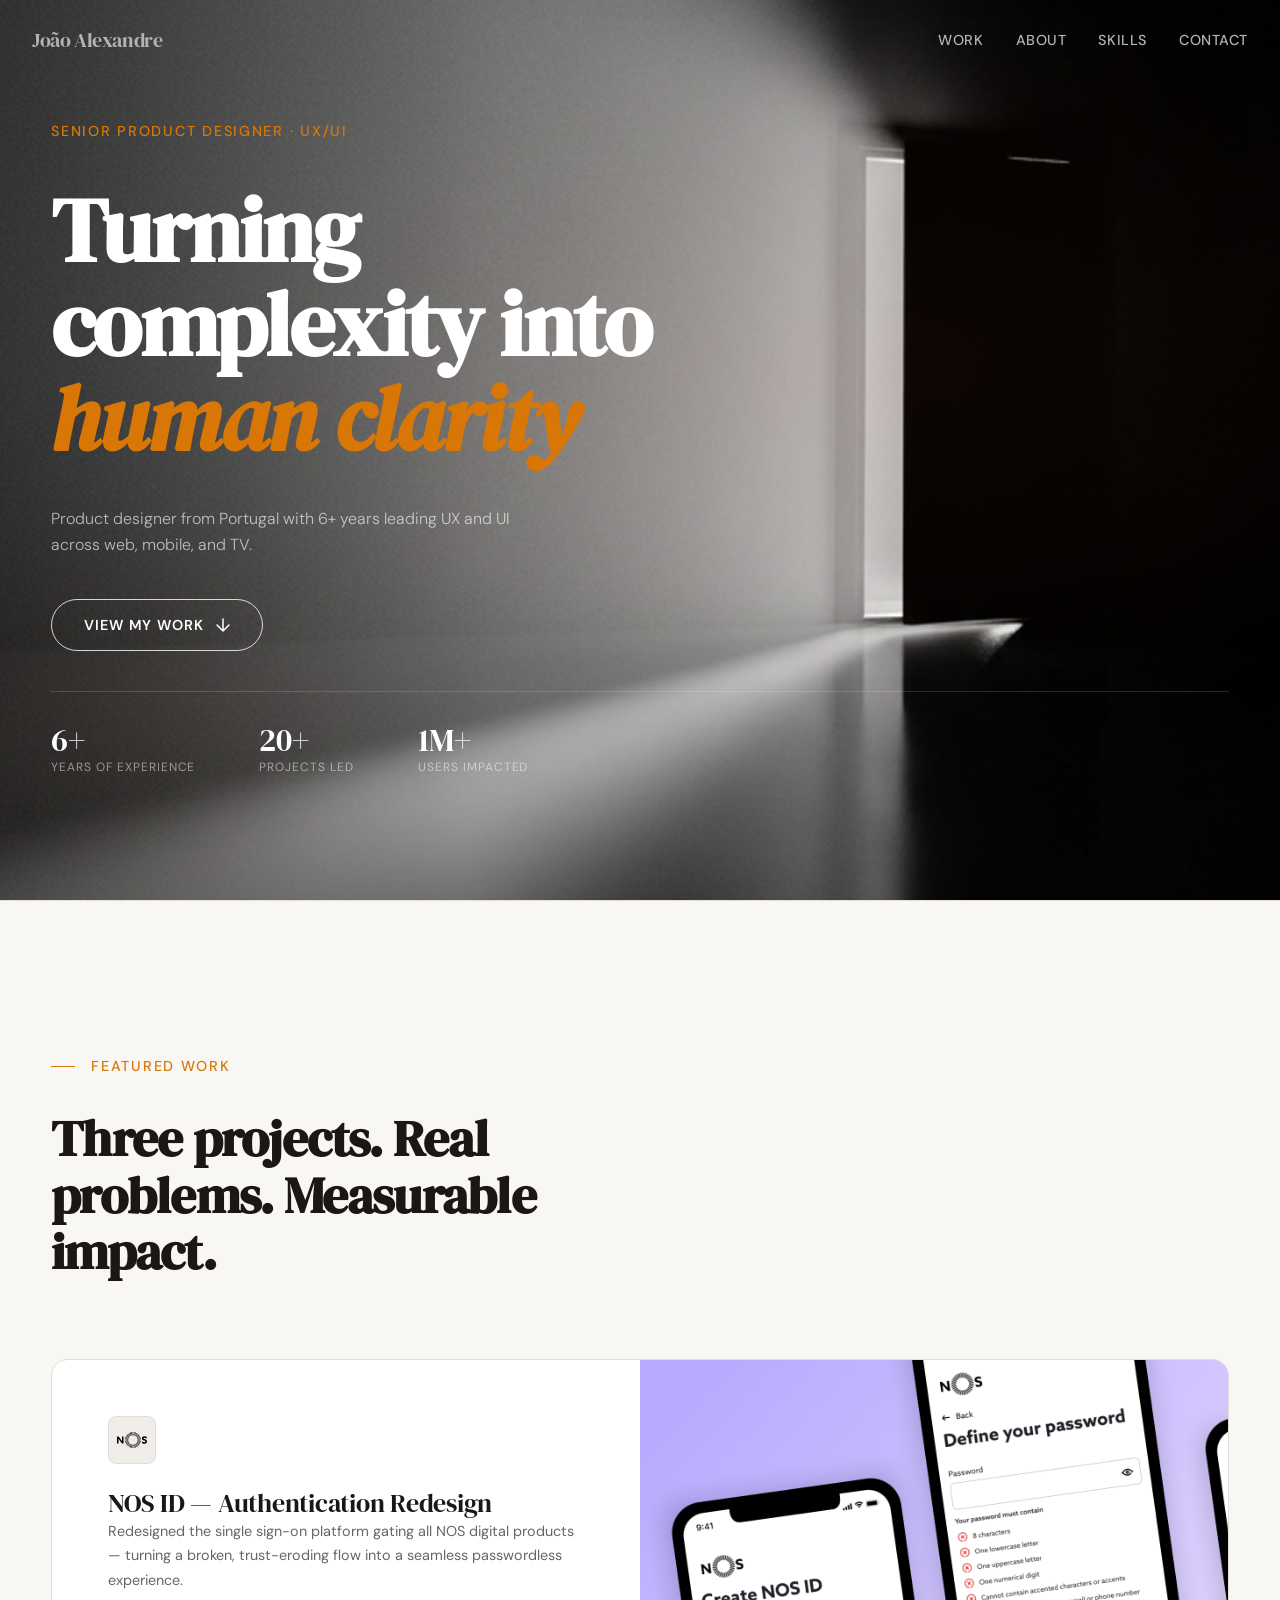
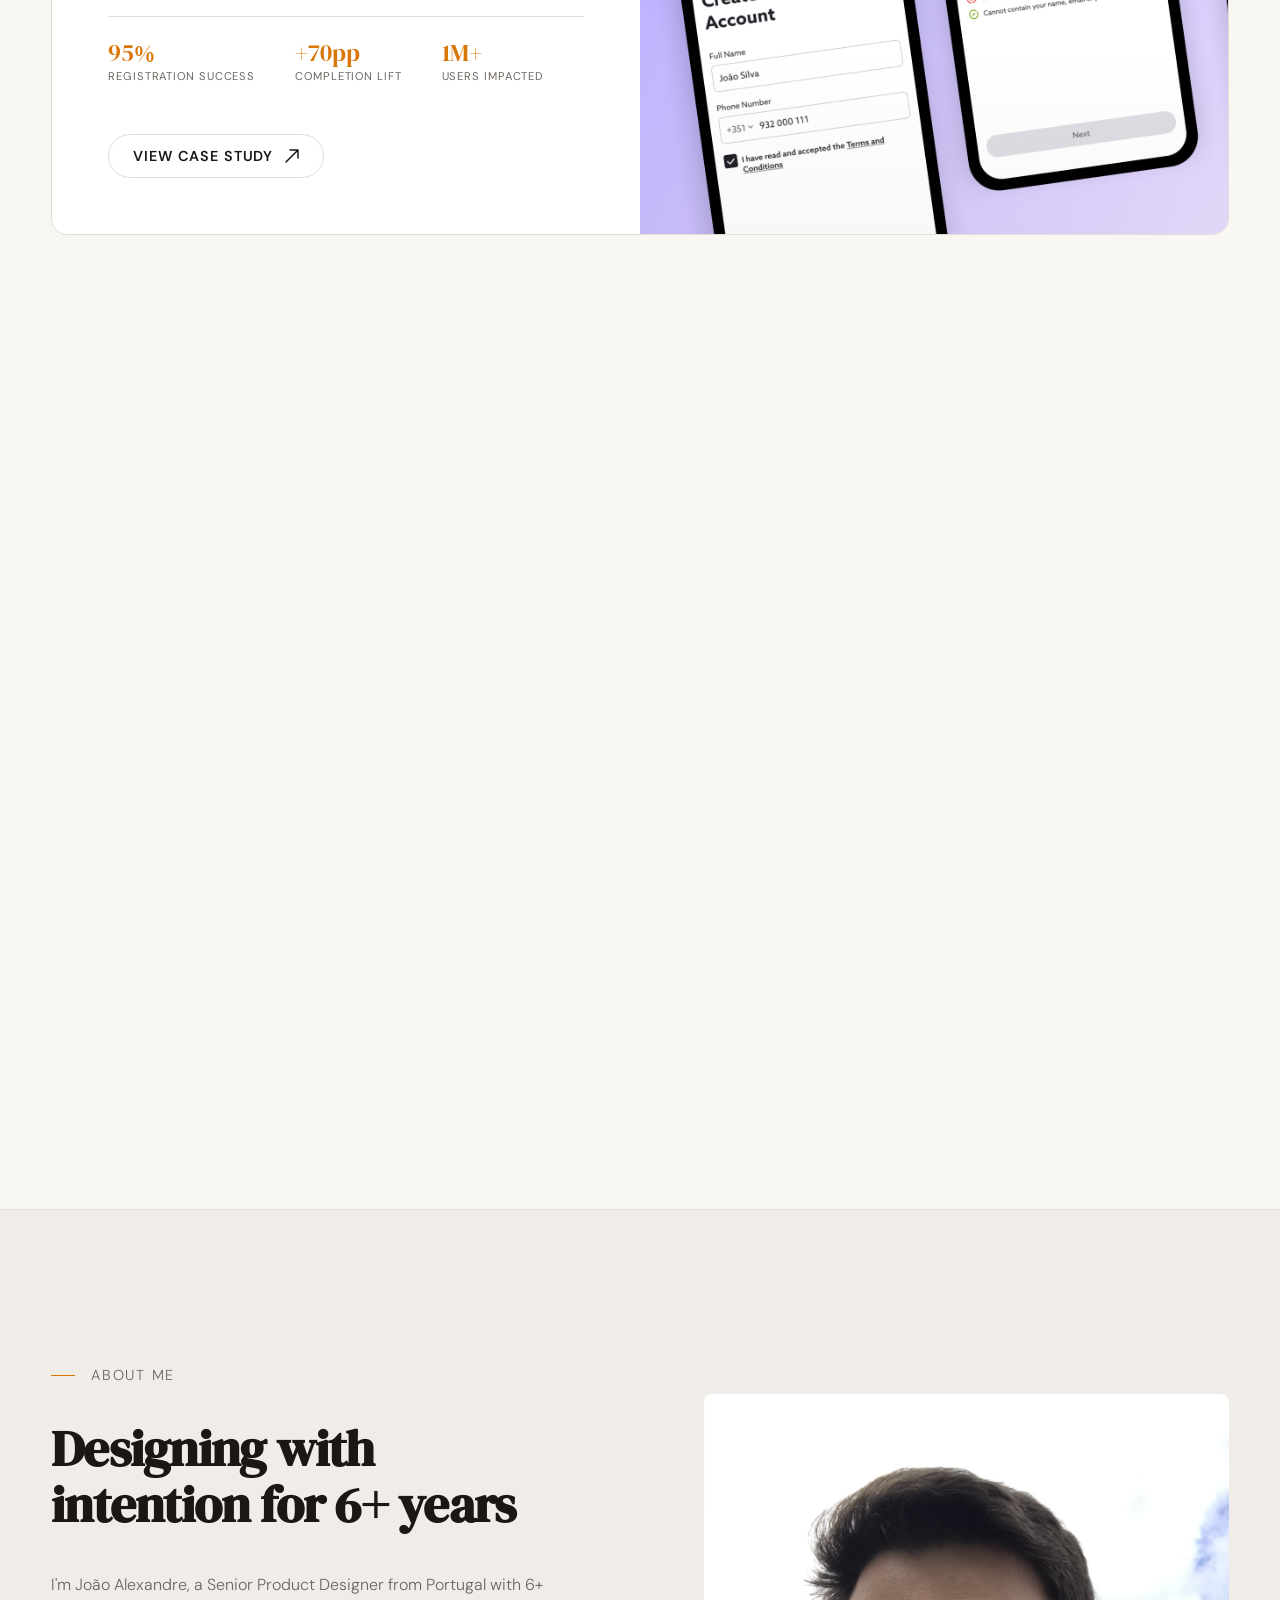
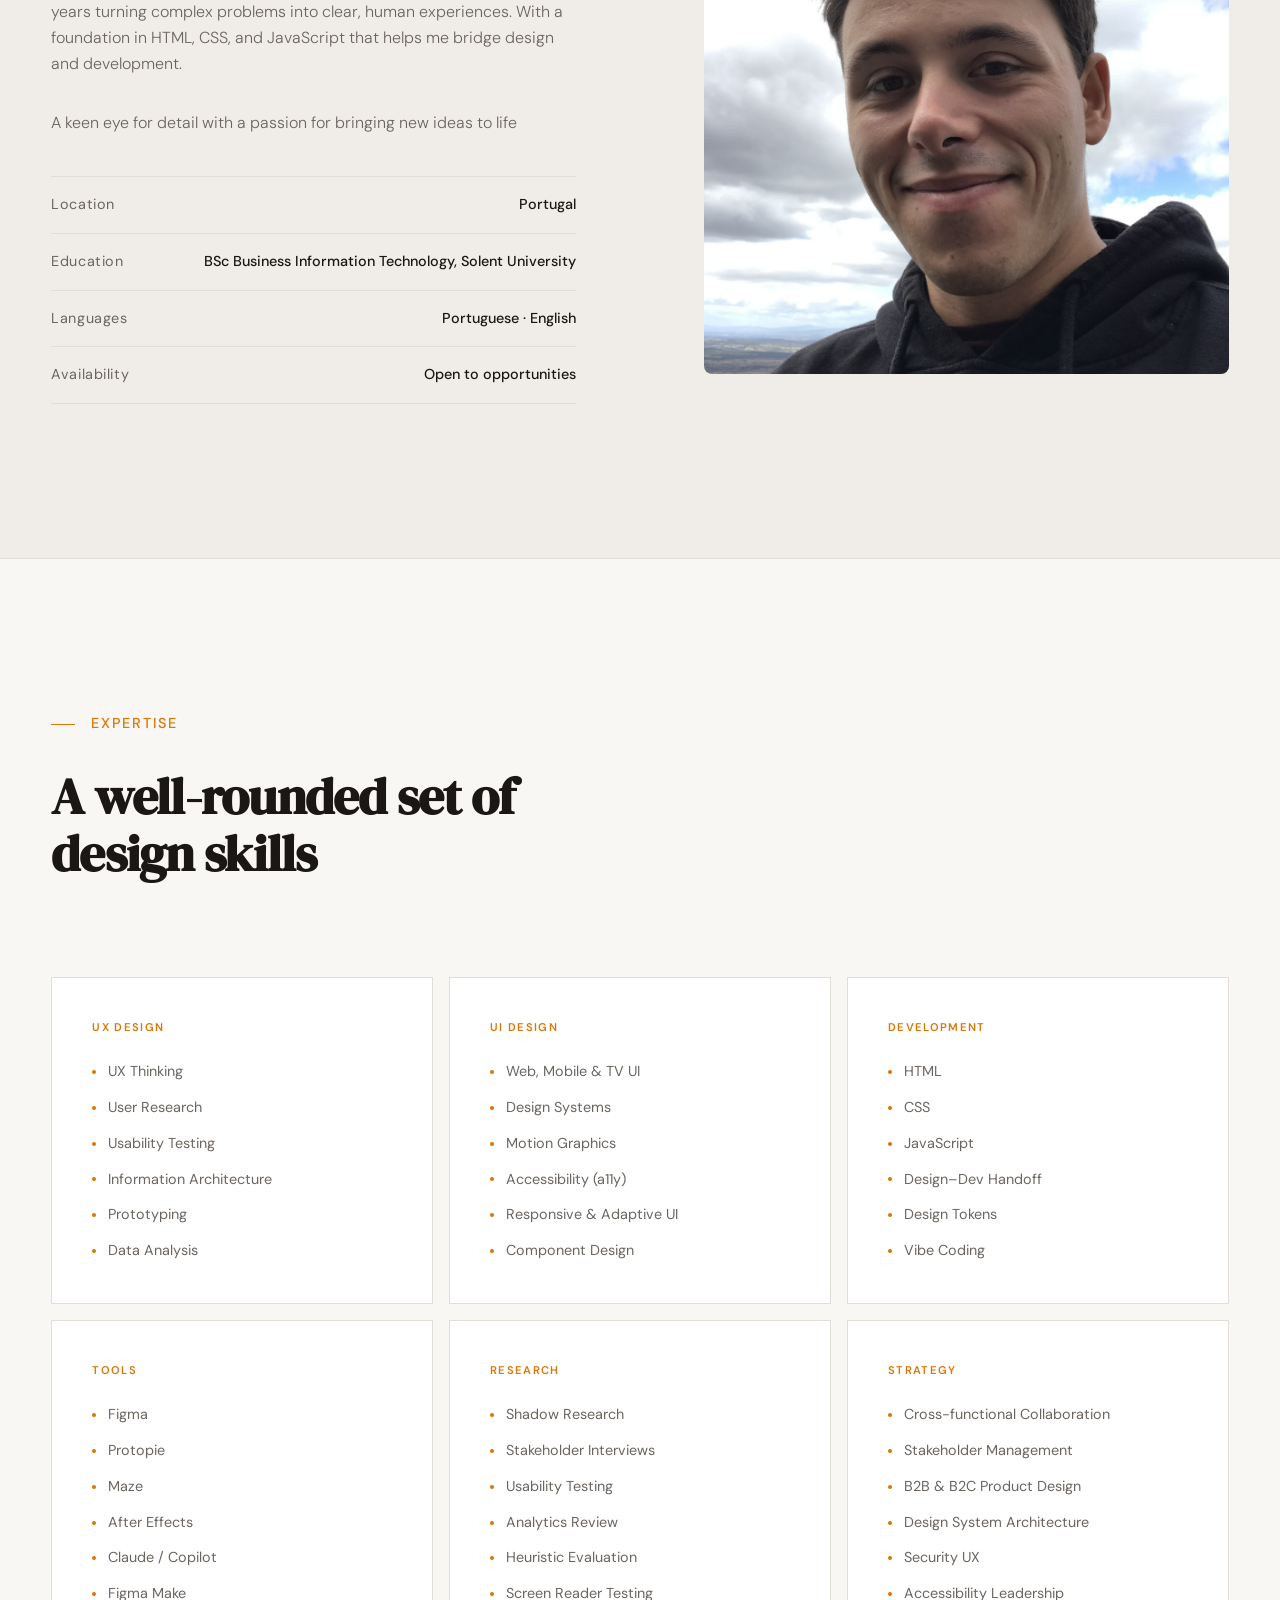
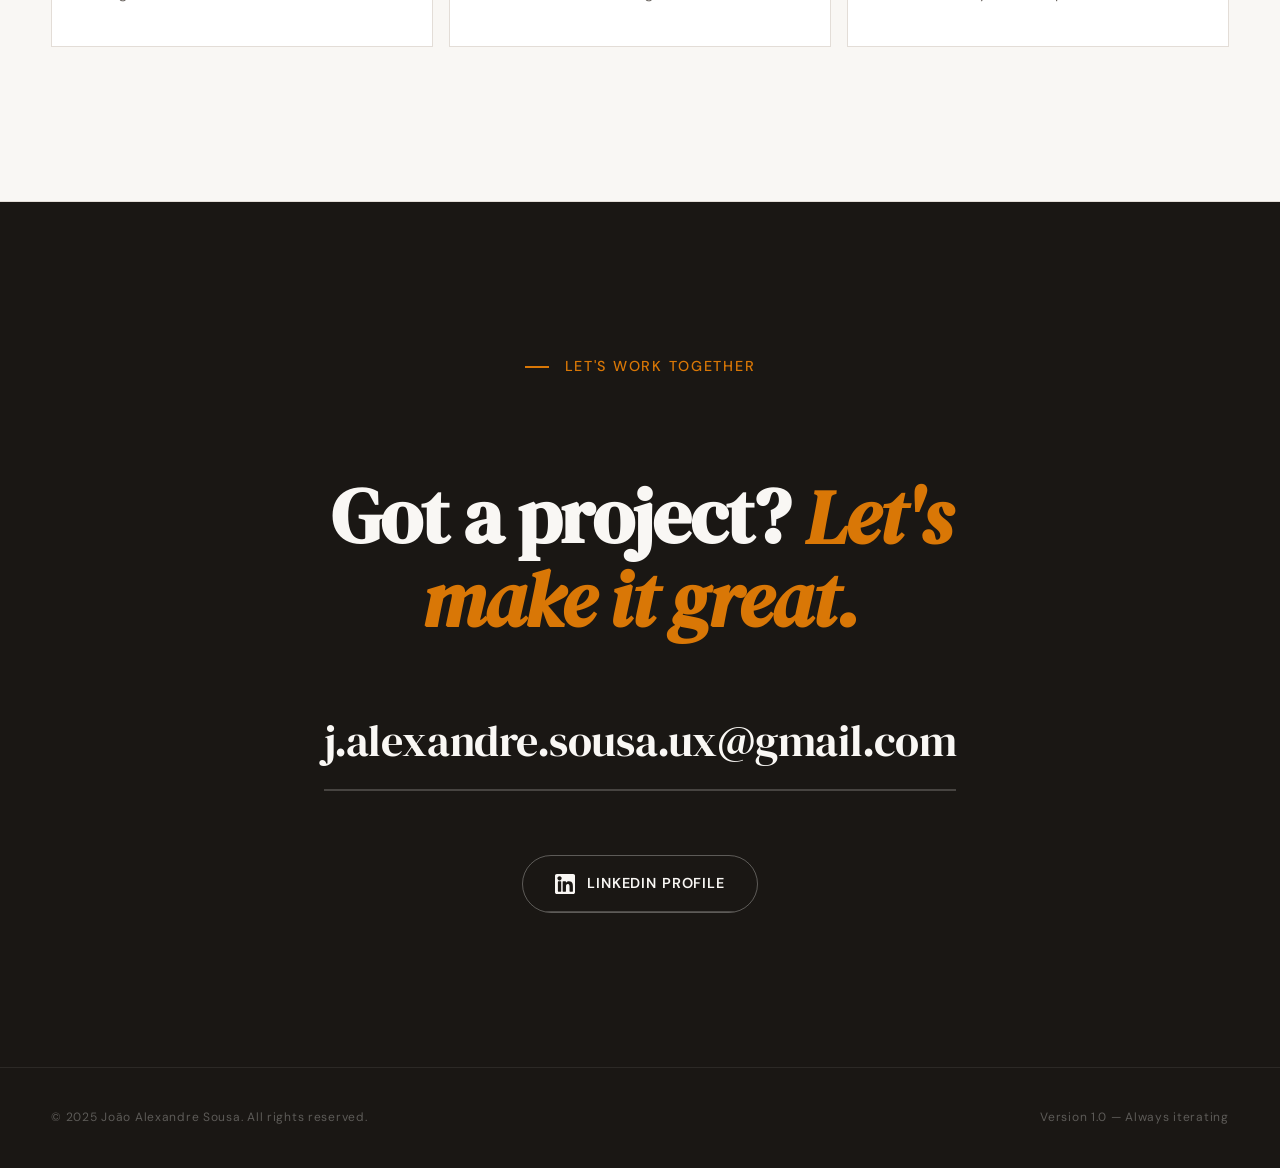
==== commit ced7b49a: "Add LinkedIn logo SVG and update profile link in index.html" ====
--- a/index.html
+++ b/index.html
@@ -326,7 +326,8 @@
             role="link"
             aria-label="Open LinkedIn profile in a new tab"
           >
-            <span>LinkedIn Profile ↗</span>
+            <svg width="20" height="20" viewBox="0 0 376 376" fill="none" xmlns="http://www.w3.org/2000/svg" aria-hidden="true"><g clip-path="url(#linkedin-clip)"><path d="M341.988 0H34.0123C15.228 0 0 15.228 0 34.0123V341.987C0 360.772 15.228 376 34.0123 376H341.987C360.772 376 376 360.772 376 341.987V34.0123C376 15.228 360.772 0 341.988 0ZM116.35 324.663C116.35 330.13 111.919 334.561 106.452 334.561H64.3186C58.8519 334.561 54.4206 330.13 54.4206 324.663V148.041C54.4206 142.574 58.8519 138.143 64.3186 138.143H106.452C111.919 138.143 116.35 142.574 116.35 148.041V324.663ZM85.3855 121.493C63.2792 121.493 45.3582 103.572 45.3582 81.466C45.3582 59.3598 63.2792 41.4387 85.3855 41.4387C107.492 41.4387 125.413 59.3598 125.413 81.466C125.413 103.572 107.493 121.493 85.3855 121.493ZM336.54 325.46C336.54 330.486 332.465 334.561 327.439 334.561H282.226C277.201 334.561 273.126 330.486 273.126 325.46V242.614C273.126 230.256 276.751 188.458 240.828 188.458C212.964 188.458 207.312 217.067 206.177 229.906V325.46C206.177 330.486 202.103 334.561 197.076 334.561H153.348C148.322 334.561 144.247 330.486 144.247 325.46V147.243C144.247 142.218 148.322 138.143 153.348 138.143H197.076C202.102 138.143 206.177 142.218 206.177 147.243V162.652C216.509 147.147 231.864 135.179 264.557 135.179C336.954 135.179 336.54 202.816 336.54 239.979V325.46Z" fill="currentColor"/></g><defs><clipPath id="linkedin-clip"><rect width="376" height="376" fill="white"/></clipPath></defs></svg>
+            <span>LinkedIn Profile</span>
           </a>
         </div>
       </div>
